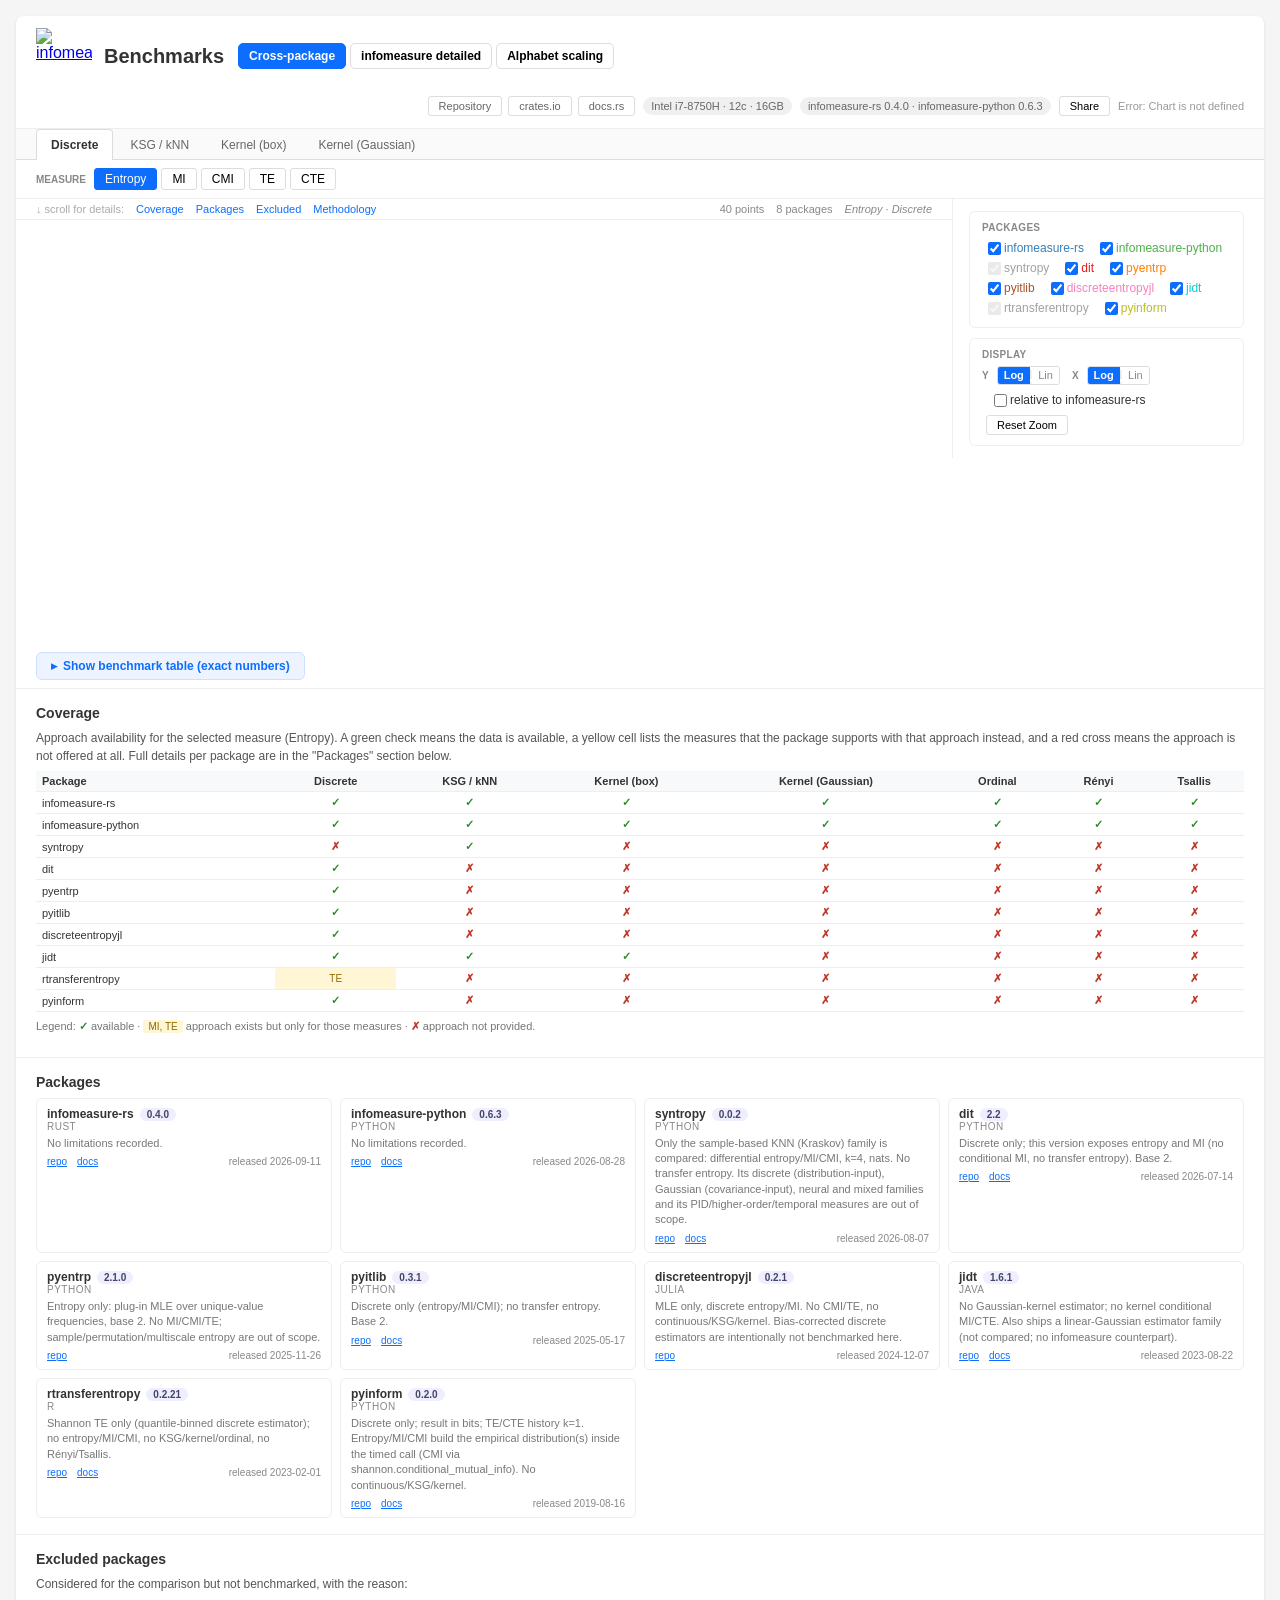
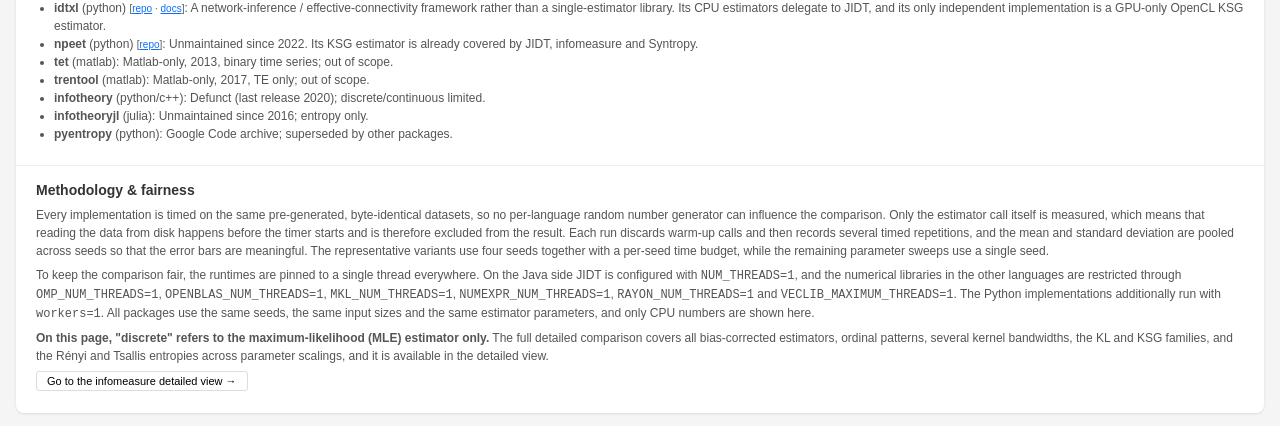
==== index.html @ 822dc3c6 "pages: wide-screen layout with a controls sidebar The chart spanned the full 1400px container, which" ====
<!DOCTYPE html>
<html lang="en">
<head>
<meta charset="UTF-8">
<meta name="viewport" content="width=device-width, initial-scale=1.0">
<title>Infomeasure Benchmarks</title>
<link rel="icon" href="https://raw.githubusercontent.com/cbueth/infomeasure/main/docs/_static/im_icon_transparent-200x200.png">
<link rel="stylesheet" href="./assets/style.css">
<script src="https://cdn.jsdelivr.net/npm/chart.js@4"></script>
<script src="https://cdn.jsdelivr.net/npm/chartjs-plugin-zoom@2"></script>
</head>
<body>
<div class="container">

  <div class="header">
    <div class="header-row">
      <a class="logo-link" href="https://codeberg.org/cbueth/infomeasure-rs" target="_blank" rel="noopener">
        <img class="logo" src="https://raw.githubusercontent.com/cbueth/infomeasure/main/docs/_static/im_icon_transparent-200x200.png" alt="infomeasure">
      </a>
      <h1>Benchmarks</h1>
      <span class="mode-switch">
        <button class="tbtn mode-btn" data-mode="cross">Cross-package</button>
        <button class="tbtn mode-btn" data-mode="detail">infomeasure detailed</button>
        <button class="tbtn mode-btn" data-mode="alpha">Alphabet scaling</button>
      </span>
      <span class="header-right">
        <span class="nav-links">
          <a href="https://codeberg.org/cbueth/infomeasure-rs" target="_blank" rel="noopener">Repository</a>
          <a href="https://crates.io/crates/infomeasure" target="_blank" rel="noopener">crates.io</a>
          <a href="https://docs.rs/infomeasure" target="_blank" rel="noopener">docs.rs</a>
        </span>
        <span class="hw-badge" id="hwBadge">&hellip;</span>
        <span class="hw-badge" id="verBadge">packages &hellip;</span>
        <button class="tbtn" id="shareBtn">Share</button>
        <span style="font-size:11px;color:#999" id="dataInfo"></span>
      </span>
    </div>
  </div>

  <!-- ================= Cross-package view ================= -->
  <div id="crossUI">
    <div class="view-tabs" id="c-appTabs"></div>
    <div class="measure-bar" id="c-measureBar"></div>
    <div class="chart-layout">
      <div class="chart-col">
        <div class="info-bar">
          <span class="section-nav">
            <span class="sn-arrow">&#8595; scroll for details:</span>
            <a href="#cov" data-scroll="cov">Coverage</a>
            <a href="#packages" data-scroll="packages">Packages</a>
            <a href="#excluded" data-scroll="excluded">Excluded</a>
            <a href="#methodology" data-scroll="methodology">Methodology</a>
          </span>
          <span class="info-stats">
            <span id="c-entryCount"></span><span id="c-lineCount"></span>
            <span id="c-subtitle" style="font-style:italic"></span>
          </span>
        </div>
        <div class="chart-wrap"><canvas id="c-chart"></canvas></div>
        <button class="table-toggle" id="c-tableToggle" aria-expanded="false"><span class="caret">&#9656;</span> Show benchmark table (exact numbers)</button>
        <div class="table-wrap" id="c-tableWrap" style="display:none">
          <table><thead><tr id="c-tableHead"></tr></thead><tbody id="c-tableBody"></tbody></table>
        </div>
      </div>
      <aside class="side-panel">
        <div class="side-block">
          <div class="side-title">Packages</div>
          <div class="pkg-list" id="c-pkgList"></div>
        </div>
        <div class="side-block">
          <div class="side-title">Display</div>
          <div class="ctrl-bar" id="c-ctrlBar"></div>
        </div>
      </aside>
    </div>

    <div class="section" id="cov">
      <h2>Coverage</h2>
      <p>Approach availability for the selected measure (<span id="covMeasure">-</span>).
        A green check means the data is available, a yellow cell lists the measures that the
        package supports with that approach instead, and a red cross means the approach is not
        offered at all. Full details per package are in the "Packages" section below.</p>
      <div id="coverageTable"></div>
    </div>

    <div class="section" id="packages">
      <h2>Packages</h2>
      <div class="pkg-overview" id="pkgOverview"></div>
    </div>

    <div class="section" id="excluded">
      <h2>Excluded packages</h2>
      <p>Considered for the comparison but not benchmarked, with the reason:</p>
      <ul id="excludedList"></ul>
    </div>

    <div class="section" id="methodology">
      <h2>Methodology &amp; fairness</h2>
      <p>Every implementation is timed on the same pre-generated, byte-identical datasets, so no
        per-language random number generator can influence the comparison. Only the estimator call
        itself is measured, which means that reading the data from disk happens before the timer
        starts and is therefore excluded from the result. Each run discards warm-up calls and then
        records several timed repetitions, and the mean and standard deviation are pooled across
        seeds so that the error bars are meaningful. The representative variants use four seeds
        together with a per-seed time budget, while the remaining parameter sweeps use a single seed.</p>
      <p>To keep the comparison fair, the runtimes are pinned to a single thread everywhere. On the
        Java side JIDT is configured with <code>NUM_THREADS=1</code>, and the numerical libraries in
        the other languages are restricted through <code>OMP_NUM_THREADS=1</code>,
        <code>OPENBLAS_NUM_THREADS=1</code>, <code>MKL_NUM_THREADS=1</code>,
        <code>NUMEXPR_NUM_THREADS=1</code>, <code>RAYON_NUM_THREADS=1</code> and
        <code>VECLIB_MAXIMUM_THREADS=1</code>. The Python implementations additionally run with
        <code>workers=1</code>. All packages use the same seeds, the same input sizes and the same
        estimator parameters, and only CPU numbers are shown here.</p>
      <p><strong>On this page, "discrete" refers to the maximum-likelihood (MLE) estimator only.</strong>
        The full detailed comparison covers all bias-corrected estimators, ordinal patterns, several
        kernel bandwidths, the KL and KSG families, and the Rényi and Tsallis entropies across
        parameter scalings, and it is available in the detailed view.</p>
      <p><button class="tbtn to-detail">Go to the infomeasure detailed view &#8594;</button></p>
    </div>
  </div>

  <!-- ================= Detailed infomeasure view ================= -->
  <div id="detailUI" style="display:none">
    <div class="view-tabs" id="d-viewTabs"></div>
    <div class="measure-bar" id="d-measureBar"></div>
    <div class="chart-layout">
      <div class="chart-col">
        <div class="info-bar">
          <span id="d-entryCount"></span><span id="d-lineCount"></span>
          <span id="d-subtitle" style="font-style:italic"></span>
        </div>
        <div class="chart-wrap"><canvas id="d-chart"></canvas></div>
        <div class="table-wrap">
          <table><thead><tr id="d-tableHead"></tr></thead><tbody id="d-tableBody"></tbody></table>
        </div>
      </div>
      <aside class="side-panel">
        <div class="side-block">
          <div class="side-title">Display</div>
          <div class="ctrl-bar" id="d-ctrlBar"></div>
        </div>
      </aside>
    </div>
    <div class="section">
      <p>These are the detailed infomeasure-native numbers (Rust vs Python) across every estimator
        family. Representative variants (discrete MLE, kernel bw=0.5, kNN k=4) use 4 seeds; the
        remaining parameter sweeps use one seed.</p>
      <p>Want to compare infomeasure against the other packages?
        <button class="tbtn to-cross">Go to the cross-package comparison &#8594;</button></p>
    </div>
  </div>

  <!-- ================= Alphabet scaling view ================= -->
  <div id="alphaUI" style="display:none">
    <div class="measure-bar" id="a-measureBar"></div>
    <div class="chart-layout">
      <div class="chart-col">
        <div class="info-bar">
          <span id="a-entryCount"></span><span id="a-lineCount"></span>
          <span id="a-subtitle" style="font-style:italic"></span>
        </div>
        <div class="chart-wrap"><canvas id="a-chart"></canvas></div>
      </div>
      <aside class="side-panel">
        <div class="side-block">
          <div class="side-title">Packages</div>
          <div class="pkg-list" id="a-pkgList"></div>
        </div>
        <div class="side-block">
          <div class="side-title">Alphabet &amp; scale</div>
          <div class="ctrl-bar" id="a-ctrlBar"></div>
        </div>
      </aside>
    </div>
    <div class="section">
      <p>Discrete MLE runtime vs sample size N at a fixed alphabet size (number of states,
        <span id="a-nNote">alphabet = …</span>). A line ends where that package stopped: its dense
        table hit the memory cap, or a size exceeded the time budget and larger N was skipped.
        infomeasure-rs counts into a dense table sized <code>states<sup>2</sup></code> for MI,
        <code>states<sup>3</sup></code> for CMI/TE and <code>states<sup>4</sup></code> for CTE; above
        about 10<sup>6</sup> cells (2<sup>20</sup>) it switches to a hash-map engine, and those points
        are marked <b>&#9650;</b>. There its cost grows with N rather than the alphabet, whereas JIDT
        stays dense (roughly flat in N, but growing with the alphabet).</p>
    </div>
  </div>
</div>

<script src="./assets/viewer.js"></script>
<script>
const {
  MEASURE_ORDER, MEASURE_LABELS,
  MAIN_APPROACHES, MAIN_APPROACH_LABELS,
  DETAIL_APPROACHES, DETAIL_APPROACH_LABELS,
  packageColor, makeColorMap, fmt, esc, loadCatalog,
  fragmentVersion, fragmentCollected,
  meanOf, stdOf, isRepresentative, mainApproach, detailApproach, limitsOf, samplesOf,
} = window.IMV;

if (typeof ChartZoom !== 'undefined') Chart.register(ChartZoom);

const errorBars = {
  id: 'errorBars',
  afterDatasetsDraw(c) {
    const { ctx } = c;
    c.data.datasets.forEach((ds, di) => {
      const meta = c.getDatasetMeta(di);
      if (meta.hidden) return;
      ctx.save(); ctx.strokeStyle = ds.borderColor; ctx.lineWidth = 1.5;
      meta.data.forEach((pt, i) => {
        const raw = ds.data[i]; if (!raw || !raw._err) return;
        // Follow the point's animated y (Chart animates points, not our overlay).
        const yZero = c.scales.y.getPixelForValue(raw.y);
        const yTop = pt.y + (c.scales.y.getPixelForValue(raw.y + raw._err) - yZero);
        const yBot = pt.y + (c.scales.y.getPixelForValue(raw.y - raw._err) - yZero);
        ctx.beginPath();
        ctx.moveTo(pt.x, pt.y); ctx.lineTo(pt.x, yTop);
        ctx.moveTo(pt.x, pt.y); ctx.lineTo(pt.x, yBot);
        ctx.moveTo(pt.x - 3, yTop); ctx.lineTo(pt.x + 3, yTop);
        ctx.moveTo(pt.x - 3, yBot); ctx.lineTo(pt.x + 3, yBot);
        ctx.stroke();
      });
      ctx.restore();
    });
  },
};

let CAT = null, REP = {}, PCOL = {}, MODE = 'cross', RESTORE = {};
let crossChart = null, detailChart = null, alphaChart = null;
const ALPHA = { measure: 'cmi', states: null, langs: {}, logY: true, logX: true };

// ======================= shared load =======================
async function boot() {
  CAT = await loadCatalog();
  REP = {};
  for (const [id, frag] of Object.entries(CAT.data)) {
    REP[id] = (frag.benchmarks || []).filter((e) => isRepresentative(e) && mainApproach(e));
  }
  buildDetailEntries();

  PCOL = makeColorMap(CAT.packages.map((p) => p.id));
  DETAIL.apps = {};
  detailViews().filter((v) => v !== 'overview').forEach((a) => { DETAIL.apps[a] = true; });
  // Apply URL-hash selections (detail languages/approaches).
  if (RESTORE.detailLangs) { DETAIL.langs.rust = RESTORE.detailLangs.includes('rust'); DETAIL.langs.python = RESTORE.detailLangs.includes('python'); }
  if (RESTORE.detailApps) Object.keys(DETAIL.apps).forEach((a) => { DETAIL.apps[a] = RESTORE.detailApps.includes(a); });
  document.querySelectorAll('[data-scroll]').forEach((a) => {
    a.onclick = (e) => { e.preventDefault(); const t = document.getElementById(a.dataset.scroll); if (t) t.scrollIntoView({ behavior: 'smooth' }); };
  });
  document.querySelectorAll('.to-cross').forEach((b) => { b.onclick = () => setMode('cross'); });

  // Fixed CI runner specification (no dynamic hardware detection on the page).
  const hwBadge = document.getElementById('hwBadge');
  hwBadge.textContent = 'Intel i7-8750H · 12c · 16GB';
  hwBadge.title = 'Benchmarked on the CI runner (cb-nix-laptop, x86_64)';
  const imrs = CAT.data['infomeasure-rs'], impy = CAT.data['infomeasure-python'];
  document.getElementById('verBadge').textContent =
    `infomeasure-rs ${imrs ? fragmentVersion(imrs) : '?'} · infomeasure-python ${impy ? fragmentVersion(impy) : '?'}`;
  document.getElementById('dataInfo').textContent = '';

  const tt = document.getElementById('c-tableToggle');
  tt.onclick = () => {
    const w = document.getElementById('c-tableWrap');
    const open = w.style.display !== 'none';
    w.style.display = open ? 'none' : '';
    tt.setAttribute('aria-expanded', String(!open));
    tt.innerHTML = `<span class="caret">&#9656;</span> ${open ? 'Show' : 'Hide'} benchmark table (exact numbers)`;
  };

  // Header version badges only; the cross view has its own control bars.
  buildCrossUI();
  buildDetailUI();
  buildAlphaUI();
  const modeParam = new URLSearchParams(location.hash.slice(1)).get('mode');
  setMode(['detail', 'alpha'].includes(modeParam) ? modeParam : 'cross', true);
}

function setMode(m, skipHash) {
  MODE = m;
  document.getElementById('crossUI').style.display = m === 'cross' ? '' : 'none';
  document.getElementById('detailUI').style.display = m === 'detail' ? '' : 'none';
  document.getElementById('alphaUI').style.display = m === 'alpha' ? '' : 'none';
  document.querySelectorAll('.mode-btn').forEach((b) => b.classList.toggle('active', b.dataset.mode === m));
  if (m === 'cross') {
    if (detailChart) { detailChart.destroy(); detailChart = null; }
    if (alphaChart) { alphaChart.destroy(); alphaChart = null; }
    renderCross();
  } else if (m === 'detail') {
    if (crossChart) { crossChart.destroy(); crossChart = null; }
    if (alphaChart) { alphaChart.destroy(); alphaChart = null; }
    renderDetail();
  } else {
    if (crossChart) { crossChart.destroy(); crossChart = null; }
    if (detailChart) { detailChart.destroy(); detailChart = null; }
    renderAlpha();
  }
  if (!skipHash) history.replaceState(null, '', '#' + hashOf());
}

document.querySelectorAll('.mode-btn').forEach((b) => { b.onclick = () => setMode(b.dataset.mode); });
document.querySelectorAll('.to-detail').forEach((a) => { a.onclick = (e) => { e.preventDefault(); setMode('detail'); }; });

// ==================================================================
// ======================= CROSS-PACKAGE ============================
// ==================================================================
const CROSS = { measure: 'entropy', approach: 'discrete', langs: {}, logY: true, logX: true, relative: false };

function measuresAvailable() {
  const s = new Set(); Object.values(REP).forEach((b) => b.forEach((e) => s.add(e.measure)));
  return [...s].sort((a, b) => MEASURE_ORDER.indexOf(a) - MEASURE_ORDER.indexOf(b));
}
function crossEntries(measure, approach) {
  const map = {};
  for (const [id, b] of Object.entries(REP)) {
    const list = b.filter((e) => e.measure === measure && mainApproach(e) === approach);
    if (list.length) map[id] = list;
  }
  return map;
}
function buildCrossUI() {
  CAT.packages.forEach((p) => { CROSS.langs[p.id] = true; });
  if (RESTORE.crossOff) RESTORE.crossOff.forEach((id) => { if (id in CROSS.langs) CROSS.langs[id] = false; });
  const ms = measuresAvailable(); if (!ms.includes(CROSS.measure)) CROSS.measure = ms[0] || 'entropy';
  // Approach tabs.
  const cells = new Set(); Object.values(REP).forEach((b) => b.forEach((e) => cells.add(`${e.measure}|${mainApproach(e)}`)));
  const apps = MAIN_APPROACHES.filter((a) => [...cells].some((k) => k.endsWith('|' + a)));
  const vt = document.getElementById('c-appTabs');
  vt.innerHTML = apps.map((a) => `<button class="view-tab${a === CROSS.approach ? ' active' : ''}" data-app="${a}">${MAIN_APPROACH_LABELS[a]}</button>`).join('');
  vt.onclick = (e) => { const b = e.target.closest('.view-tab'); if (!b) return; CROSS.approach = b.dataset.app; buildCrossUI(); renderCross(); };
  buildCrossMeasureBar(); buildCrossPkgList(); buildCrossCtrlBar(); buildStaticSections();
}
function buildCrossMeasureBar() {
  const mb = document.getElementById('c-measureBar');
  mb.innerHTML = `<span class="ml">Measure</span>` +
    measuresAvailable().map((m) => `<button class="mtab${m === CROSS.measure ? ' active' : ''}" data-measure="${m}">${MEASURE_LABELS[m] || m}</button>`).join('');
  mb.onclick = (e) => { const b = e.target.closest('.mtab'); if (!b) return; CROSS.measure = b.dataset.measure; buildCrossMeasureBar(); buildCrossPkgList(); renderCross(); };
}
function buildCrossPkgList() {
  const el = document.getElementById('c-pkgList');
  el.innerHTML = CAT.packages.map((p) => {
    const has = REP[p.id] && REP[p.id].some((e) => e.measure === CROSS.measure && mainApproach(e) === CROSS.approach);
    const lim = limitsOf(p, CAT.data[p.id]);
    const style = has ? `color:${PCOL[p.id] || '#333'}` : 'opacity:.45';
    return `<label class="chk" title="${esc(lim || '')}" style="${style}"><input type="checkbox" data-pkg="${p.id}"${CROSS.langs[p.id] ? ' checked' : ''}${has ? '' : ' disabled'}> ${esc(p.id)}</label>`;
  }).join('');
  el.onchange = (e) => { if (e.target.matches('[data-pkg]')) { CROSS.langs[e.target.dataset.pkg] = e.target.checked; renderCross(); } };
}
function buildCrossCtrlBar() {
  const cb = document.getElementById('c-ctrlBar');
  cb.innerHTML =
    `<span class="cl">Y</span><button class="scbtn" id="c-scaleYBtn"><span class="sopt${CROSS.logY ? ' on' : ''}">Log</span><span class="sdiv">|</span><span class="sopt${CROSS.logY ? '' : ' on'}">Lin</span></button>` +
    `<span class="cl" style="margin-left:6px">X</span><button class="scbtn" id="c-scaleXBtn"><span class="sopt${CROSS.logX ? ' on' : ''}">Log</span><span class="sdiv">|</span><span class="sopt${CROSS.logX ? '' : ' on'}">Lin</span></button>` +
    `<label class="chk" style="margin-left:6px"><input type="checkbox" id="c-relChk"${CROSS.relative ? ' checked' : ''}> relative to infomeasure-rs</label>` +
    `<button class="tbtn" id="c-resetZoom" style="margin-left:4px">Reset Zoom</button>`;
  cb.onclick = (e) => {
    if (e.target.closest('#c-scaleYBtn')) { CROSS.logY = !CROSS.logY; buildCrossCtrlBar(); renderCross(); }
    else if (e.target.closest('#c-scaleXBtn')) { CROSS.logX = !CROSS.logX; buildCrossCtrlBar(); renderCross(); }
    else if (e.target.closest('#c-resetZoom')) { crossChart && crossChart.resetZoom && crossChart.resetZoom(); }
  };
  cb.onchange = (e) => { if (e.target.id === 'c-relChk') { CROSS.relative = e.target.checked; renderCross(); } };
}
function pkgSort(a, b) {
  const rank = (id) => (id === 'infomeasure-rs' ? 0 : id === 'infomeasure-python' ? 1 : 2);
  const ra = rank(a.id), rb = rank(b.id);
  if (ra !== rb) return ra - rb;
  return (b.released || '').localeCompare(a.released || '');
}
function buildStaticSections() {
  const ordered = [...CAT.packages].sort(pkgSort);
  document.getElementById('pkgOverview').innerHTML = ordered.map((p) => {
    const frag = CAT.data[p.id]; const cls = frag ? 'pill' : 'pill off';
    const version = frag ? fragmentVersion(frag) : (p.version || '?');
    const collected = frag ? fragmentCollected(frag) : null;
    const meta = [];
    if (p.repo) meta.push(`<a href="${esc(p.repo)}" target="_blank" rel="noopener">repo</a>`);
    if (p.docs) meta.push(`<a href="${esc(p.docs)}" target="_blank" rel="noopener">docs</a>`);
    const date = p.released ? 'released ' + p.released : (collected ? 'collected ' + collected : (frag ? '' : 'not collected'));
    meta.push(`<span class="released">${esc(date)}</span>`);
    return `<div class="pkg-card"><div class="name">${esc(p.id)}<span class="${cls}">${esc(version)}</span></div>` +
      `<div class="lang">${esc(p.language)}</div>` +
      `<div class="lim">${esc(limitsOf(p, frag) || 'No limitations recorded.')}</div>` +
      `<div class="links">${meta.join('')}</div></div>`;
  }).join('');
  document.getElementById('excludedList').innerHTML = CAT.excluded.map((x) => {
    const l = [];
    if (x.repo) l.push(`<a href="${esc(x.repo)}" target="_blank" rel="noopener">repo</a>`);
    if (x.docs) l.push(`<a href="${esc(x.docs)}" target="_blank" rel="noopener">docs</a>`);
    const links = l.length ? ` <span style="font-size:10px">[${l.join(' · ')}]</span>` : '';
    return `<li><strong>${esc(x.id)}</strong> (${esc(x.language || '')})${links}: ${esc(x.reason)}</li>`;
  }).join('');
}
const SHORT_MEASURE = { entropy: 'H', mi: 'MI', cmi: 'CMI', te: 'TE', cte: 'CTE' };
const COVERAGE_APPROACHES = ['discrete', 'ksg', 'kernel_box', 'kernel_gaussian', 'ordinal', 'renyi', 'tsallis'];
const COVERAGE_LABELS = { discrete: 'Discrete', ksg: 'KSG / kNN', kernel_box: 'Kernel (box)', kernel_gaussian: 'Kernel (Gaussian)', ordinal: 'Ordinal', renyi: 'R\u00e9nyi', tsallis: 'Tsallis' };
function covApproach(e) {
  const a = e.approach;
  if (a === 'kernel') {
    const kt = e.params.kernel_type;
    return kt === 'box' ? 'kernel_box' : (kt === 'gaussian' ? 'kernel_gaussian' : null);
  }
  return COVERAGE_APPROACHES.includes(a) ? a : null;
}
function buildCoverage() {
  document.getElementById('covMeasure').textContent = MEASURE_LABELS[CROSS.measure] || CROSS.measure;
  const rows = CAT.packages.map((p) => {
    const all = (((CAT.data[p.id] || {}).benchmarks) || []).filter(covApproach);
    const frag = CAT.data[p.id];
    const tds = COVERAGE_APPROACHES.map((a) => {
      const has = all.some((e) => e.measure === CROSS.measure && covApproach(e) === a);
      if (has) return `<td class="cov-yes">&#10003;</td>`;
      const others = [...new Set(all.filter((e) => covApproach(e) === a).map((e) => e.measure))]
        .sort((x, y) => MEASURE_ORDER.indexOf(x) - MEASURE_ORDER.indexOf(y));
      if (others.length) {
        const acr = others.map((m) => SHORT_MEASURE[m] || m.toUpperCase()).join(', ');
        return `<td class="cov-partial" title="This approach exists, but only for: ${esc(acr)}">${esc(acr)}</td>`;
      }
      return `<td class="cov-no" title="${esc(limitsOf(p, frag) || 'Not supported')}">&#10007;</td>`;
    }).join('');
    return `<tr><td>${esc(p.id)}</td>${tds}</tr>`;
  }).join('');
  document.getElementById('coverageTable').innerHTML =
    `<table><thead><tr><th>Package</th>${COVERAGE_APPROACHES.map((a) => `<th style="text-align:center">${COVERAGE_LABELS[a]}</th>`).join('')}</tr></thead><tbody>${rows}</tbody></table>` +
    `<p style="margin-top:6px;font-size:11px;color:#777">Legend: <span class="cov-yes">&#10003;</span> available &middot; ` +
    `<span class="cov-partial">MI, TE</span> approach exists but only for those measures &middot; ` +
    `<span class="cov-no">&#10007;</span> approach not provided.</p>`;
}
function renderCross() {
  buildCoverage();
  const byPkg = crossEntries(CROSS.measure, CROSS.approach);
  const ids = Object.keys(byPkg).filter((id) => CROSS.langs[id]);
  const rs = byPkg['infomeasure-rs']; const rsByX = {}; if (rs) rs.forEach((e) => { rsByX[e.params.n] = meanOf(e); });
  const groups = ids.map((id) => {
    const pts = byPkg[id].map((e) => {
      const x = e.params.n; let y = meanOf(e); let err = stdOf(e);
      if (CROSS.relative) { const base = rsByX[x]; if (base == null || !base) return null; y = y / base; err = err != null ? err / base : null; }
      return { x, y, _err: err, e };
    }).filter(Boolean).sort((a, b) => a.x - b.x);
    return { id, pts };
  }).filter((g) => g.pts.length);
  document.getElementById('c-entryCount').textContent = `${groups.reduce((s, g) => s + g.pts.length, 0)} points`;
  document.getElementById('c-lineCount').textContent = `${groups.length} packages`;
  document.getElementById('c-subtitle').textContent = `${MEASURE_LABELS[CROSS.measure] || CROSS.measure} · ${MAIN_APPROACH_LABELS[CROSS.approach]}` + (CROSS.relative ? ' · relative to infomeasure-rs' : '');
  if (crossChart) crossChart.destroy();
  if (!groups.length) { crossChart = emptyChart('c-chart'); fillCrossTable([]); syncHash(); return; }
  const dm = window.matchMedia('(prefers-color-scheme: dark)').matches;
  const gridCol = dm ? 'rgba(255,255,255,0.15)' : 'rgba(0,0,0,0.1)'; const tickCol = dm ? '#aaa' : '#666';
  const ds = groups.map((g) => ({ label: g.id, data: g.pts.map((p) => ({ x: p.x, y: p.y, _err: p._err })),
    borderColor: PCOL[g.id] || packageColor(g.id), backgroundColor: (PCOL[g.id] || packageColor(g.id)) + '22',
    pointRadius: 4, pointHoverRadius: 6, borderWidth: 2, tension: 0.15, fill: false, showLine: true }));
  crossChart = new Chart(document.getElementById('c-chart').getContext('2d'), {
    type: 'line', data: { datasets: ds }, plugins: [errorBars],
    options: chartOptions('c-chart', { logY: CROSS.logY, logX: CROSS.logX, yTitle: CROSS.relative ? 'time / infomeasure-rs' : 'Time (s)', relative: CROSS.relative, dm, gridCol, tickCol }),
  });
  fillCrossTable(groups);
  syncHash();
}
function cmpVal(a, b, c) {
  if (c.num) {
    const ax = a[c.key], bx = b[c.key];
    const an = ax == null || ax === '' ? null : Number(ax);
    const bn = bx == null || bx === '' ? null : Number(bx);
    if (an != null && bn != null && !Number.isNaN(an) && !Number.isNaN(bn)) return an - bn;
    if (an == null && bn == null) return 0;
    if (an == null || Number.isNaN(an)) return 1;
    if (bn == null || Number.isNaN(bn)) return -1;
  }
  const as = String(a[c.key] ?? ''), bs = String(b[c.key] ?? '');
  return as < bs ? -1 : as > bs ? 1 : 0;
}
function mountSortableTable(head, body, rows, cols, rowHtml) {
  let col = -1, dir = 1;
  const draw = () => {
    head.innerHTML = cols.map((c, i) => {
      const active = i === col;
      const arrow = active ? (dir > 0 ? ' ▲' : ' ▼') : '';
      return `<th class="${c.num ? 'num ' : ''}sortable${active ? ' sorted' : ''}" data-col="${i}">${esc(c.label)}${arrow}</th>`;
    }).join('');
    body.innerHTML = rows.map(rowHtml).join('');
    head.querySelectorAll('th').forEach((th) => {
      th.onclick = () => {
        const i = Number(th.dataset.col);
        if (i === col) dir = -dir; else { col = i; dir = 1; }
        rows.sort((a, b) => cmpVal(a, b, cols[i]) * dir);
        draw();
      };
    });
  };
  draw();
}
function fillCrossTable(groups) {
  const head = document.getElementById('c-tableHead'), body = document.getElementById('c-tableBody');
  const rows = [];
  for (const g of groups) for (const p of g.pts) {
    const e = p.e, st = e.statistics || {};
    rows.push({ pkg: g.id, lang: e.language, ver: fragmentVersion(CAT.data[g.id]), x: p.x, mean: p.y,
      std: CROSS.relative ? p._err : stdOf(e), ci: st.ci_lower != null ? `${fmt(st.ci_lower)} – ${fmt(st.ci_upper)}` : '-', samples: samplesOf(e) });
  }
  const cols = [
    { label: 'Package', key: 'pkg' }, { label: 'Language', key: 'lang' }, { label: 'Version', key: 'ver' },
    { label: 'n', key: 'x', num: true },
    { label: CROSS.relative ? 'Ratio' : 'Mean', key: 'mean', num: true },
    { label: CROSS.relative ? '±ratio' : 'Std Dev', key: 'std', num: true },
    { label: '95% CI', key: 'ci', num: true }, { label: 'Iters', key: 'samples', num: true },
  ];
  mountSortableTable(head, body, rows, cols, (r) =>
    `<tr><td>${esc(r.pkg)}</td><td>${esc(r.lang)}</td><td>${esc(r.ver)}</td><td class="num">${r.x}</td>` +
    `<td class="num">${CROSS.relative ? r.mean.toFixed(3) + '×' : fmt(r.mean)}</td>` +
    `<td class="num">${r.std == null ? '-' : (CROSS.relative ? r.std.toFixed(3) : fmt(r.std))}</td>` +
    `<td class="num">${esc(r.ci)}</td><td class="num">${r.samples ?? '-'}</td></tr>`);
}

// ==================================================================
// ======================= ALPHABET SCALING =========================
// ==================================================================
function alphaAvailableMeasures() {
  const s = new Set();
  Object.values(CAT.alphabet || {}).forEach((frag) =>
    (frag.benchmarks || []).forEach((e) => s.add(e.measure)));
  return [...s].sort((a, b) => MEASURE_ORDER.indexOf(a) - MEASURE_ORDER.indexOf(b));
}
// Distinct alphabet sizes present for a measure.
function alphaStates(measure) {
  const s = new Set();
  Object.values(CAT.alphabet || {}).forEach((frag) =>
    (frag.benchmarks || []).forEach((e) => { if (e.measure === measure && e.params.states != null) s.add(e.params.states); }));
  return [...s].sort((a, b) => a - b);
}
// infomeasure-rs computes the discrete CMI/TE/CTE via the dense direct table
// only up to this many joint cells; above it the generic sparse (hash-map)
// engine runs (mirrors DENSE_CMI_CAP in dense_cmi.rs). The joint table is
// base^d; marking those points keeps the comparison honest.
const ALPHA_DENSE_CAP = 1 << 20;
const ALPHA_STATE_DIM = { entropy: 1, mi: 2, cmi: 3, te: 3, cte: 4 };
function alphaUsesSparse(e) {
  const d = ALPHA_STATE_DIM[e.measure];
  const s = e.params.states;
  return e.package === 'infomeasure-rs' && d && s && Math.pow(s, d) > ALPHA_DENSE_CAP;
}
function buildAlphaUI() {
  CAT.packages.forEach((p) => { ALPHA.langs[p.id] = true; });
  if (RESTORE.alphaOff) RESTORE.alphaOff.forEach((id) => { if (id in ALPHA.langs) ALPHA.langs[id] = false; });
  const ms = alphaAvailableMeasures();
  if (!ms.length) return;
  if (!ms.includes(ALPHA.measure)) ALPHA.measure = ms[0];
  const states = alphaStates(ALPHA.measure);
  if (ALPHA.states == null || !states.includes(ALPHA.states)) ALPHA.states = states[states.length - 1] ?? null;
  const mb = document.getElementById('a-measureBar');
  mb.innerHTML = `<span class="ml">Measure</span>` +
    ms.map((m) => `<button class="mtab${m === ALPHA.measure ? ' active' : ''}" data-measure="${m}">${MEASURE_LABELS[m] || m}</button>`).join('');
  mb.onclick = (e) => {
    const b = e.target.closest('.mtab'); if (!b || !b.dataset.measure) return;
    ALPHA.measure = b.dataset.measure;
    buildAlphaUI(); renderAlpha();
  };
  buildAlphaPkgList();
  const cb = document.getElementById('a-ctrlBar');
  cb.innerHTML =
    `<span class="cl">Y</span><button class="scbtn" id="a-scaleYBtn"><span class="sopt${ALPHA.logY ? ' on' : ''}">Log</span><span class="sdiv">|</span><span class="sopt${ALPHA.logY ? '' : ' on'}">Lin</span></button>` +
    `<span class="cl" style="margin-left:6px">X</span><button class="scbtn" id="a-scaleXBtn"><span class="sopt${ALPHA.logX ? ' on' : ''}">Log</span><span class="sdiv">|</span><span class="sopt${ALPHA.logX ? '' : ' on'}">Lin</span></button>` +
    `<button class="tbtn" id="a-resetZoom" style="margin-left:4px">Reset Zoom</button>` +
    `<span class="ms"></span><span class="ml">Alphabet</span>` +
    states.map((s) => `<button class="mtab${s === ALPHA.states ? ' active' : ''}" data-states="${s}">${s}</button>`).join('');
  cb.onclick = (e) => {
    const b = e.target.closest('.mtab');
    if (b && b.dataset.states) { ALPHA.states = Number(b.dataset.states); buildAlphaUI(); renderAlpha(); return; }
    if (e.target.closest('#a-scaleYBtn')) { ALPHA.logY = !ALPHA.logY; buildAlphaUI(); renderAlpha(); }
    else if (e.target.closest('#a-scaleXBtn')) { ALPHA.logX = !ALPHA.logX; buildAlphaUI(); renderAlpha(); }
    else if (e.target.closest('#a-resetZoom')) { alphaChart && alphaChart.resetZoom && alphaChart.resetZoom(); }
  };
}
function buildAlphaPkgList() {
  const el = document.getElementById('a-pkgList');
  el.innerHTML = CAT.packages.map((p) => {
    const has = ((CAT.alphabet[p.id] || {}).benchmarks || []).some((e) => e.measure === ALPHA.measure && e.params.states === ALPHA.states);
    const style = has ? `color:${PCOL[p.id] || '#333'}` : 'opacity:.45';
    return `<label class="chk" style="${style}" title="${esc(p.limitations || '')}"><input type="checkbox" data-pkg="${p.id}"${ALPHA.langs[p.id] ? ' checked' : ''}${has ? '' : ' disabled'}> ${esc(p.id)}</label>`;
  }).join('');
  el.onchange = (e) => { if (e.target.matches('[data-pkg]')) { ALPHA.langs[e.target.dataset.pkg] = e.target.checked; renderAlpha(); } };
}
function renderAlpha() {
  const measure = ALPHA.measure, states = ALPHA.states;
  const byPkg = {};
  for (const [id, frag] of Object.entries(CAT.alphabet || {})) {
    const list = (frag.benchmarks || []).filter((e) => e.measure === measure && e.params.states === states && e.params.n != null);
    if (list.length) byPkg[id] = list;
  }
  const ids = Object.keys(byPkg).filter((id) => ALPHA.langs[id]);
  const groups = ids.map((id) => ({
    id,
    pts: byPkg[id].map((e) => ({ x: e.params.n, y: meanOf(e), _err: stdOf(e), sparse: alphaUsesSparse(e), e }))
      .sort((a, b) => a.x - b.x),
  })).filter((g) => g.pts.length);
  const sparse = groups.some((g) => g.pts.some((p) => p.sparse));
  document.getElementById('a-entryCount').textContent = `${groups.reduce((s, g) => s + g.pts.length, 0)} points`;
  document.getElementById('a-lineCount').textContent = `${groups.length} packages`;
  document.getElementById('a-subtitle').textContent =
    `${MEASURE_LABELS[measure] || measure} · discrete MLE · alphabet ${states}` + (sparse ? ' · \u25B2 = sparse engine' : '');
  const note = document.getElementById('a-nNote'); if (note) note.textContent = `alphabet = ${states}`;
  if (alphaChart) alphaChart.destroy();
  if (!groups.length) { alphaChart = emptyChart('a-chart'); syncHash(); return; }
  const dm = window.matchMedia('(prefers-color-scheme: dark)').matches;
  const gridCol = dm ? 'rgba(255,255,255,0.15)' : 'rgba(0,0,0,0.1)'; const tickCol = dm ? '#aaa' : '#666';
  const ds = groups.map((g) => ({
    label: g.id, data: g.pts.map((p) => ({ x: p.x, y: p.y, _err: p._err })),
    borderColor: PCOL[g.id] || packageColor(g.id), backgroundColor: (PCOL[g.id] || packageColor(g.id)) + '22',
    pointStyle: g.pts.map((p) => (p.sparse ? 'triangle' : 'circle')),
    pointRadius: g.pts.map((p) => (p.sparse ? 8 : 5)),
    pointHoverRadius: g.pts.map((p) => (p.sparse ? 10 : 7)),
    borderWidth: 2, tension: 0.15, fill: false, showLine: true,
  }));
  alphaChart = new Chart(document.getElementById('a-chart').getContext('2d'), {
    type: 'line', data: { datasets: ds }, plugins: [errorBars],
    options: chartOptions('a-chart', { logY: ALPHA.logY, logX: ALPHA.logX, xTitle: 'n', yTitle: 'Time (s)', dm, gridCol, tickCol }),
  });
  syncHash();
}

// ==================================================================
// ======================= DETAILED INFOMEASURE =====================
// ==================================================================
const DETAIL = { entries: [], view: 'overview', measure: 'entropy', x: 'n', logY: true, logX: true, langs: { rust: true, python: true }, fltrs: {} };
const DAPP_COLORS = { discrete: '#377eb8', kernel: '#4daf4a', kl: '#984ea3', ordinal: '#a65628', renyi: '#e41a1c', tsallis: '#ff7f00' };
const DLANG_COLORS = {
  rust: { discrete: '#377eb8', kernel: '#4daf4a', kl: '#984ea3', ordinal: '#a65628', renyi: '#e41a1c', tsallis: '#ff7f00' },
  python: { discrete: '#ff7f00', kernel: '#e41a1c', kl: '#f781bf', ordinal: '#d4a017', renyi: '#a65628', tsallis: '#377eb8' },
};
const DISCRETE_COLORS = { mle: '#1f78b4', miller_madow: '#e31a1c', grassberger: '#33a02c', nsb: '#ff7f00', ansb: '#6a3d9a', chao_shen: '#b15928', chao_wang_jost: '#fb9a99', shrink: '#a6cee3', bayes: '#b2df8a', bonachela: '#fdbf6f', zhang: '#cab2d6' };
const KL_COLORS = { KSG: '#984ea3', KL: '#c77dd6', 'KL-cheb': '#6a3d9a', 'KL-k': '#b15928' };
// Overview stays uncluttered: one estimator per family; Rényi/Tsallis and the
// extra KL variants live in their own tabs.
const OVERVIEW_APPROACHES = ['discrete', 'kernel', 'kl', 'ordinal'];
const DAPP_CFG = {
  overview: { xDflt: 'n', fltr: [], hide: ['k', 'bandwidth', 'order', 'delay', 'dims', 'method', 'alpha', 'q', 'kernel_type'] },
  discrete: { xDflt: 'n', fltr: ['method'], hide: ['k', 'bandwidth', 'order', 'delay', 'kernel_type', 'dims'] },
  kernel: { xDflt: 'n', fltr: ['bandwidth', 'kernel_type'], hide: ['k', 'order', 'delay', 'method', 'dims'] },
  kl: { xDflt: 'n', fltr: ['k'], hide: ['bandwidth', 'order', 'delay', 'kernel_type', 'method', 'dims'] },
  ordinal: { xDflt: 'n', fltr: ['order'], hide: ['bandwidth', 'k', 'delay', 'kernel_type', 'method', 'dims'] },
  renyi: { xDflt: 'n', fltr: ['k', 'alpha'], hide: ['bandwidth', 'order', 'delay', 'dims', 'kernel_type', 'method'] },
  tsallis: { xDflt: 'n', fltr: ['k', 'q'], hide: ['bandwidth', 'order', 'delay', 'dims', 'kernel_type', 'method'] },
};

function subApproach(e) {
  switch (e.approach) {
    // For entropy, the kNN estimator *is* the Kozachenko–Leonenko one (no
    // separate KSG), so label it KL rather than KSG.
    case 'ksg': return e.measure === 'entropy' ? 'KL' : 'KSG';
    case 'kl': return 'KL';
    case 'kl_cheb': return 'KL-cheb';
    case 'kl_k': return 'KL-k';
    default: return '';
  }
}
function buildDetailEntries() {
  DETAIL.entries = [];
  for (const id of ['infomeasure-rs', 'infomeasure-python']) {
    const frag = CAT.data[id]; if (!frag) continue;
    for (const e of frag.benchmarks || []) {
      // NSB is only valid on undersampled data and returns no value here
      // (both implementations); exclude it from the detailed view.
      if (e.params && e.params.method === 'nsb') continue;
      DETAIL.entries.push({ ...e, package: id, language: e.language, dapp: detailApproach(e), sub: subApproach(e) });
    }
  }
}
function detailViews() {
  const present = new Set(DETAIL.entries.map((e) => e.dapp));
  return ['overview', ...DETAIL_APPROACHES.filter((a) => present.has(a))];
}
function buildDetailUI() {
  const views = detailViews();
  if (!views.includes(DETAIL.view)) DETAIL.view = 'overview';
  const vt = document.getElementById('d-viewTabs');
  vt.innerHTML = views.map((v) => `<button class="view-tab${v === DETAIL.view ? ' active' : ''}" data-view="${v}">${v === 'overview' ? 'Overview' : (DETAIL_APPROACH_LABELS[v] || v)}</button>`).join('');
  vt.onclick = (e) => { const b = e.target.closest('.view-tab'); if (!b) return; DETAIL.view = b.dataset.view; buildDetailUI(); renderDetail(); };
  buildDetailMeasureBar(); buildDetailCtrlBar();
}
function buildDetailMeasureBar() {
  const view = DETAIL.view;
  const present = detailViews().filter((v) => v !== 'overview');
  const overviewPresent = present.filter((a) => OVERVIEW_APPROACHES.includes(a));
  const apps = view === 'overview' ? overviewPresent.filter((a) => DETAIL.apps[a]) : [view];
  const measures = [...new Set(DETAIL.entries.filter((e) => apps.includes(e.dapp)).map((e) => e.measure))]
    .sort((a, b) => MEASURE_ORDER.indexOf(a) - MEASURE_ORDER.indexOf(b));
  if (!measures.includes(DETAIL.measure)) DETAIL.measure = measures[0] || 'entropy';
  const mb = document.getElementById('d-measureBar');
  const approachCtl = view === 'overview'
    ? `<span class="ms"></span><span class="ml">Approaches</span>` +
      overviewPresent.map((a) => `<label class="app-chk" style="color:${DAPP_COLORS[a]}"><input type="checkbox" data-dapp="${a}"${DETAIL.apps[a] ? ' checked' : ''}> ${DETAIL_APPROACH_LABELS[a]}</label>`).join('')
    : `<span class="ms"></span><span class="ml">Approach</span><span class="app-tag" style="color:${DAPP_COLORS[view]}">${DETAIL_APPROACH_LABELS[view]}</span>`;
  mb.innerHTML = `<span class="ml">Measure</span>` +
    measures.map((m) => `<button class="mtab${m === DETAIL.measure ? ' active' : ''}" data-measure="${m}">${MEASURE_LABELS[m] || m}</button>`).join('') +
    `<span class="ms"></span>` +
    ['rust', 'python'].map((l) => `<label class="chk"><input type="checkbox" data-dlang="${l}"${DETAIL.langs[l] ? ' checked' : ''}> ${l.charAt(0).toUpperCase() + l.slice(1)}</label>`).join('') +
    approachCtl;
  mb.onclick = (e) => { const b = e.target.closest('.mtab'); if (!b) return; DETAIL.measure = b.dataset.measure; buildDetailMeasureBar(); renderDetail(); };
  mb.onchange = (e) => {
    if (e.target.matches('[data-dlang]')) { DETAIL.langs[e.target.dataset.dlang] = e.target.checked; renderDetail(); }
    else if (e.target.matches('[data-dapp]')) { DETAIL.apps[e.target.dataset.dapp] = e.target.checked; buildDetailMeasureBar(); renderDetail(); }
  };
}
function buildDetailCtrlBar() {
  const view = DETAIL.view, cfg = DAPP_CFG[view] || DAPP_CFG.overview;
  const apps = view === 'overview' ? detailViews().filter((v) => v !== 'overview') : [view];
  const cb = document.getElementById('d-ctrlBar');
  const xOpts = ['n', 'bandwidth', 'k', 'order', 'delay', 'dims', 'alpha', 'q'].filter((k) => !cfg.hide.includes(k) && DETAIL.entries.some((e) => apps.includes(e.dapp) && e.params[k] != null));
  if (!xOpts.includes(DETAIL.x)) DETAIL.x = xOpts.includes(cfg.xDflt) ? cfg.xDflt : (xOpts[0] || 'n');
  let html = `<span class="cl">X</span><select id="d-xSel">` + xOpts.map((k) => `<option value="${k}"${k === DETAIL.x ? ' selected' : ''}>${k === 'n' ? 'size' : k}</option>`).join('') + `</select>`;
  html += `<span class="cl" style="margin-left:6px">Y</span><button class="scbtn" id="d-scaleYBtn"><span class="sopt${DETAIL.logY ? ' on' : ''}">Log</span><span class="sdiv">|</span><span class="sopt${DETAIL.logY ? '' : ' on'}">Lin</span></button>`;
  html += `<span class="cl" style="margin-left:6px">X</span><button class="scbtn" id="d-scaleXBtn"><span class="sopt${DETAIL.logX ? ' on' : ''}">Log</span><span class="sdiv">|</span><span class="sopt${DETAIL.logX ? '' : ' on'}">Lin</span></button>`;
  html += `<button class="tbtn" id="d-resetZoom" style="margin-left:4px">Reset Zoom</button>`;
  for (const key of cfg.fltr) {
    let vals = [...new Set(DETAIL.entries.filter((e) => apps.includes(e.dapp)).map((e) => e.params[key]).filter((v) => v != null))];
    vals.sort((a, b) => a - b);
    if (vals.length) {
      html += `<span class="cl" style="margin-left:6px">${key === 'kernel_type' ? 'kernel' : key}</span>`;
      html += `<select class="dfltr" data-key="${key}"><option value="">all</option>${vals.map((v) => `<option value="${v}">${v}</option>`).join('')}</select>`;
    }
  }
  cb.innerHTML = html;
  cb.onchange = (e) => {
    if (e.target.id === 'd-xSel') { DETAIL.x = e.target.value; renderDetail(); }
    else if (e.target.matches('.dfltr')) { renderDetail(); }
  };
  cb.onclick = (e) => {
    if (e.target.closest('#d-scaleYBtn')) { DETAIL.logY = !DETAIL.logY; buildDetailCtrlBar(); renderDetail(); }
    else if (e.target.closest('#d-scaleXBtn')) { DETAIL.logX = !DETAIL.logX; buildDetailCtrlBar(); renderDetail(); }
    else if (e.target.closest('#d-resetZoom')) { detailChart && detailChart.resetZoom && detailChart.resetZoom(); }
  };
}
function detailColor(g) {
  if (DETAIL.view === 'overview') return DAPP_COLORS[g.dapp] || '#999';
  if (g.dapp === 'discrete' && g.method && DISCRETE_COLORS[g.method]) return DISCRETE_COLORS[g.method];
  if (g.dapp === 'kl' && g.sub) return KL_COLORS[g.sub] || '#984ea3';
  return (DLANG_COLORS[g.lang] || {})[g.dapp] || '#999';
}
function detailDash(g) {
  // Language encoding is the same on every detail tab: python dashed, rust solid.
  return g.lang === 'python' ? [4, 3] : [];
}
function renderDetail() {
  const view = DETAIL.view, cfg = DAPP_CFG[view] || DAPP_CFG.overview;
  const present = detailViews().filter((v) => v !== 'overview');
  const apps = view === 'overview' ? present.filter((a) => OVERVIEW_APPROACHES.includes(a) && DETAIL.apps[a]) : [view];
  const fltrs = {}; document.querySelectorAll('.dfltr').forEach((s) => { if (s.value) fltrs[s.dataset.key] = s.value; });
  const langs = Object.entries(DETAIL.langs).filter(([, v]) => v).map(([k]) => k);
  let entries = DETAIL.entries.filter((e) => e.measure === DETAIL.measure && apps.includes(e.dapp) && langs.includes(e.language));
  for (const [k, v] of Object.entries(fltrs)) entries = entries.filter((e) => String(e.params[k]) === v);

  if (view === 'overview') {
    // Uncluttered: discrete MLE, one kernel (bw=0.5), one kNN/KL series per
    // language, ordinal. Rényi/Tsallis and the KL variants live in their tabs.
    const defs = { kernel: { key: 'bandwidth', val: '0.5' }, ordinal: { key: 'order', val: '3' } };
    const langsWithKl = new Set(entries.filter((e) => e.dapp === 'kl' && e.approach === 'kl').map((e) => e.language));
    entries = entries.filter((e) => {
      if (e.dapp === 'discrete') return e.params.method === 'mle';
      if (e.dapp === 'kl') {
        if (String(e.params.k) !== '4') return false;
        if (e.approach !== 'kl' && e.approach !== 'ksg') return false;
        if (e.approach === 'ksg' && langsWithKl.has(e.language)) return false; // prefer KL
        return true;
      }
      if (e.dapp === 'renyi' || e.dapp === 'tsallis') return false;
      const d = defs[e.dapp]; if (!d) return true;
      if (e.params[d.key] != null && String(e.params[d.key]) !== d.val) return false;
      return true;
    });
  }
  // Group by language + visible params (excluding x).
  const groups = {};
  for (const e of entries) {
    const parts = [];
    for (const key of Object.keys(e.params)) {
      if (key === DETAIL.x || cfg.hide.includes(key) || e.params[key] == null) continue;
      parts.push(`${key}=${e.params[key]}`);
    }
    const appLabel = DETAIL_APPROACH_LABELS[e.dapp] || e.dapp;
    const sub = (e.dapp === 'kl' && e.sub) ? ` ${e.sub}` : '';
    const show = [];
    if (e.params.method && e.dapp !== 'kl') show.push(e.params.method);
    if (e.params.kernel_type) show.push(e.params.kernel_type);
    for (const p of parts) { const k = p.split('=')[0]; if (k === 'kernel_type' || k === 'method') continue; show.push(p); }
    const suff = show.length ? ` (${show.join(', ')})` : '';
    const label = `${e.language.charAt(0).toUpperCase() + e.language.slice(1)} ${appLabel}${sub}${suff}`;
    if (!groups[label]) groups[label] = { lang: e.language, dapp: e.dapp, sub: e.sub, method: e.params.method, label, pts: [] };
    const xv = e.params[DETAIL.x];
    if (xv != null) groups[label].pts.push({ x: Number(xv), y: meanOf(e), _err: stdOf(e), e });
  }
  const glist = Object.values(groups).filter((g) => g.pts.length >= 2);
  glist.forEach((g) => g.pts.sort((a, b) => a.x - b.x));
  document.getElementById('d-entryCount').textContent = `${glist.reduce((s, g) => s + g.pts.length, 0)} points`;
  document.getElementById('d-lineCount').textContent = `${glist.length} lines`;
  const subParts = [MEASURE_LABELS[DETAIL.measure] || DETAIL.measure];
  if (view !== 'overview') subParts.push(DETAIL_APPROACH_LABELS[view] || view);
  const af = Object.entries(fltrs).map(([k, v]) => `${k}=${v}`); if (af.length) subParts.push(af.join(' · '));
  if (DETAIL.x !== 'n') subParts.push(`x=${DETAIL.x}`);
  subParts.push(langs.join('+') || 'none');
  document.getElementById('d-subtitle').textContent = subParts.join(' · ');
  if (detailChart) detailChart.destroy();
  if (!glist.length) { detailChart = emptyChart('d-chart'); fillDetailTable([]); syncHash(); return; }
  const dm = window.matchMedia('(prefers-color-scheme: dark)').matches;
  const gridCol = dm ? 'rgba(255,255,255,0.15)' : 'rgba(0,0,0,0.1)'; const tickCol = dm ? '#aaa' : '#666';
  const ds = glist.map((g) => ({ label: g.label, data: g.pts.map((p) => ({ x: p.x, y: p.y, _err: p._err })),
    borderColor: detailColor(g), backgroundColor: detailColor(g) + '22', borderDash: detailDash(g),
    tension: 0.15, fill: false, pointRadius: 4, pointHoverRadius: 6, borderWidth: 2, showLine: true }));
  detailChart = new Chart(document.getElementById('d-chart').getContext('2d'), {
    type: 'line', data: { datasets: ds }, plugins: [errorBars],
    options: chartOptions('d-chart', { logY: DETAIL.logY, logX: DETAIL.logX, yTitle: 'Time (s)', relative: false, dm, gridCol, tickCol }),
  });
  fillDetailTable(glist);
  syncHash();
}
function fillDetailTable(groups) {
  const head = document.getElementById('d-tableHead'), body = document.getElementById('d-tableBody');
  const rows = [];
  for (const g of groups) for (const p of g.pts) {
    const e = p.e;
    rows.push({ lang: e.language, app: e.dapp + (e.sub ? ' ' + e.sub : ''), id: e.id, x: p.x, mean: p.y, std: stdOf(e), samples: samplesOf(e), value: e.value });
  }
  const cols = [
    { label: 'Language', key: 'lang' }, { label: 'Approach', key: 'app' }, { label: 'Benchmark', key: 'id' },
    { label: DETAIL.x === 'n' ? 'size' : DETAIL.x, key: 'x', num: true },
    { label: 'Mean', key: 'mean', num: true }, { label: 'Std Dev', key: 'std', num: true },
    { label: 'Iters', key: 'samples', num: true }, { label: 'Value', key: 'value', num: true },
  ];
  mountSortableTable(head, body, rows, cols, (r) =>
    `<tr><td>${esc(r.lang)}</td><td>${esc(r.app)}</td><td>${esc(r.id)}</td>` +
    `<td class="num">${r.x}</td><td class="num">${fmt(r.mean)}</td><td class="num">${r.std == null ? '-' : fmt(r.std)}</td>` +
    `<td class="num">${r.samples ?? '-'}</td><td class="num">${r.value == null ? '-' : Number(r.value).toFixed(4)}</td></tr>`);
}

// ======================= shared chart helpers =======================
function chartOptions(id, o) {
  return {
    responsive: true, maintainAspectRatio: false,
    interaction: { mode: 'nearest', intersect: false },
    scales: {
      x: { type: o.logX ? 'logarithmic' : 'linear', title: { display: true, text: o.xTitle || 'n', font: { weight: 'bold' }, color: o.tickCol }, grid: { color: o.gridCol }, ticks: { color: o.tickCol } },
      y: { type: o.logY ? 'logarithmic' : 'linear', title: { display: true, text: o.yTitle, font: { weight: 'bold' }, color: o.tickCol }, grid: { color: o.gridCol }, ticks: { callback: (v) => o.relative ? v : fmt(v), color: o.tickCol } },
    },
    color: o.dm ? '#ccc' : '#333',
    plugins: {
      legend: { position: 'bottom', labels: { font: { size: 10 }, boxWidth: 14, padding: 6 } },
      tooltip: { callbacks: { label: (c) => {
        const s = c.raw._err ? ' ± ' + (o.relative ? c.raw._err.toFixed(3) : fmt(c.raw._err)) : '';
        const y = o.relative ? c.raw.y.toFixed(3) + '×' : fmt(c.raw.y);
        return c.dataset.label + ': ' + y + s;
      } } },
      zoom: { zoom: { wheel: { enabled: false }, drag: { enabled: true, backgroundColor: 'rgba(13,110,253,0.1)', borderColor: '#0d6efd', borderWidth: 1 }, pinch: { enabled: true }, mode: 'xy' }, pan: { enabled: true, mode: 'xy' } },
    },
  };
}
function emptyChart(id) {
  return new Chart(document.getElementById(id).getContext('2d'), {
    type: 'scatter', data: { datasets: [] },
    options: { responsive: true, maintainAspectRatio: false, plugins: { legend: { display: false }, tooltip: { enabled: false } }, scales: { x: { display: false }, y: { display: false } } },
  });
}

// ======================= hash + share =======================
function hashOf() {
  const p = new URLSearchParams();
  p.set('mode', MODE);
  if (MODE === 'cross') {
    p.set('v', CROSS.approach); p.set('m', CROSS.measure);
    p.set('ly', CROSS.logY ? '1' : '0'); p.set('lx', CROSS.logX ? '1' : '0'); p.set('r', CROSS.relative ? '1' : '0');
    const off = Object.entries(CROSS.langs).filter(([, v]) => !v).map(([k]) => k);
    if (off.length) p.set('off', off.join(','));
  } else if (MODE === 'alpha') {
    p.set('am', ALPHA.measure);
    if (ALPHA.states != null) p.set('ab', ALPHA.states);
    p.set('aly', ALPHA.logY ? '1' : '0'); p.set('alx', ALPHA.logX ? '1' : '0');
    const off = Object.entries(ALPHA.langs).filter(([, v]) => !v).map(([k]) => k);
    if (off.length) p.set('aoff', off.join(','));
  } else {
    p.set('dv', DETAIL.view); p.set('dm', DETAIL.measure); p.set('dx', DETAIL.x);
    p.set('dly', DETAIL.logY ? '1' : '0'); p.set('dlx', DETAIL.logX ? '1' : '0');
    p.set('dl', Object.entries(DETAIL.langs).filter(([, v]) => v).map(([k]) => k).join(','));
    const da = Object.entries(DETAIL.apps || {}).filter(([, v]) => v).map(([k]) => k);
    if (da.length) p.set('da', da.join(','));
  }
  return p.toString();
}
function syncHash() { history.replaceState(null, '', '#' + hashOf()); }
document.getElementById('shareBtn').onclick = () => {
  const url = location.origin + location.pathname + '#' + hashOf();
  navigator.clipboard.writeText(url).then(() => { const b = document.getElementById('shareBtn'); b.textContent = 'Copied!'; setTimeout(() => b.textContent = 'Share', 1500); }).catch(() => { location.hash = hashOf(); });
};
(function restore() {
  const p = new URLSearchParams(location.hash.slice(1));
  if (p.get('mode')) MODE = p.get('mode');
  if (p.get('v') && MAIN_APPROACHES.includes(p.get('v'))) CROSS.approach = p.get('v');
  if (p.get('m')) CROSS.measure = p.get('m');
  if (p.has('ly')) CROSS.logY = p.get('ly') === '1';
  if (p.has('lx')) CROSS.logX = p.get('lx') === '1';
  if (p.get('r') === '1') CROSS.relative = true;
  if (p.get('dv')) DETAIL.view = p.get('dv');
  if (p.get('dm')) DETAIL.measure = p.get('dm');
  if (p.get('dx')) DETAIL.x = p.get('dx');
  if (p.has('dly')) DETAIL.logY = p.get('dly') === '1';
  if (p.has('dlx')) DETAIL.logX = p.get('dlx') === '1';
  if (p.get('off')) RESTORE.crossOff = p.get('off').split(',').filter(Boolean);
  if (p.get('am')) ALPHA.measure = p.get('am');
  if (p.get('ab')) ALPHA.states = Number(p.get('ab'));
  if (p.has('aly')) ALPHA.logY = p.get('aly') === '1';
  if (p.has('alx')) ALPHA.logX = p.get('alx') === '1';
  if (p.get('aoff')) RESTORE.alphaOff = p.get('aoff').split(',').filter(Boolean);
  if (p.has('dl')) RESTORE.detailLangs = p.get('dl').split(',').filter(Boolean);
  if (p.get('da')) RESTORE.detailApps = p.get('da').split(',').filter(Boolean);
})();

boot().catch((e) => { document.getElementById('dataInfo').textContent = 'Error: ' + e.message; });
</script>
</body>
</html>
---- assets/style.css ----
/* SPDX-FileCopyrightText: 2026 Carlson Büth <code@cbueth.de> */
/* SPDX-License-Identifier: MIT OR Apache-2.0 */
/* Shared styles for the infomeasure benchmark pages. */

* { box-sizing: border-box; margin: 0; padding: 0; }
body { font-family: -apple-system, BlinkMacSystemFont, 'Segoe UI', Roboto, sans-serif; background: #f5f5f5; padding: 16px; color: #333; }
.container { max-width: 1400px; margin: 0 auto; background: #fff; border-radius: 8px; box-shadow: 0 1px 3px rgba(0,0,0,.1); }
.header { padding: 12px 20px; border-bottom: 1px solid #eee; display: flex; flex-direction: column; gap: 8px; }
.header-row { display: flex; align-items: center; gap: 12px; flex-wrap: wrap; }
.header h1 { font-size: 16px; font-weight: 600; }
.hw-badge { font-size: 11px; color: #666; background: #f0f0f0; padding: 3px 8px; border-radius: 10px; }
.nav-links { display: flex; align-items: center; gap: 6px; }
.nav-links a { font-size: 11px; color: #666; text-decoration: none; padding: 3px 10px; border: 1px solid #ddd; border-radius: 3px; background: #fff; }
.nav-links a:hover { background: #f0f0f0; }
.header-right { display: flex; align-items: center; gap: 8px; margin-left: auto; }
.view-tabs { display: flex; border-bottom: 1px solid #ddd; padding: 0 20px; background: #fafafa; flex-wrap: wrap; }
.view-tab { padding: 8px 14px; font-size: 12px; border: 1px solid transparent; border-bottom: none; border-radius: 4px 4px 0 0; cursor: pointer; margin-right: 2px; margin-bottom: -1px; background: transparent; color: #666; font-weight: 500; }
.view-tab:hover { background: #f0f0f0; }
.view-tab.active { background: #fff; border-color: #ddd; color: #333; font-weight: 600; }
.measure-bar { padding: 8px 20px; border-bottom: 1px solid #eee; display: flex; align-items: center; gap: 4px; flex-wrap: wrap; }
.measure-bar .ml { font-size: 10px; font-weight: 600; color: #888; text-transform: uppercase; margin-right: 4px; }
.mtab { padding: 3px 10px; font-size: 12px; border: 1px solid #ddd; border-radius: 3px; background: #fff; cursor: pointer; }
.mtab:hover { background: #f0f0f0; }
.mtab.active { background: #0d6efd; color: #fff; border-color: #0d6efd; }
.ms { width: 1px; height: 20px; background: #ddd; margin: 0 6px; }
.ctrl-bar { padding: 6px 20px; border-bottom: 1px solid #eee; display: flex; flex-wrap: wrap; gap: 6px; align-items: center; min-height: 32px; }
.ctrl-bar .cl { font-size: 10px; font-weight: 600; color: #888; text-transform: uppercase; margin-right: 2px; }
.chk { display: flex; align-items: center; gap: 3px; font-size: 12px; cursor: pointer; padding: 2px 6px; border-radius: 3px; }
.chk:hover { background: #f5f5f5; }
.chk input { accent-color: #0d6efd; margin: 0; }
select { padding: 3px 6px; font-size: 11px; border: 1px solid #ddd; border-radius: 3px; background: #fff; }
.tbtn { padding: 3px 10px; font-size: 11px; border: 1px solid #ddd; border-radius: 3px; background: #fff; cursor: pointer; }
.tbtn:hover { background: #f0f0f0; }
.tbtn.active { background: #0d6efd; color: #fff; border-color: #0d6efd; }
.chart-wrap { padding: 12px 20px; }
.chart-wrap canvas { width: 100% !important; height: 400px !important; }

/* Wide-screen layout: chart on the left, controls + packages in a right rail */
.chart-layout { display: grid; grid-template-columns: minmax(0, 1fr); }
.chart-col { min-width: 0; }
.side-panel { display: flex; flex-direction: column; gap: 10px; padding: 12px 20px; }
.side-block { border: 1px solid #eee; border-radius: 6px; padding: 10px 12px; }
.side-title { font-size: 10px; font-weight: 600; color: #888; text-transform: uppercase; letter-spacing: .3px; margin-bottom: 6px; }
.side-panel .ctrl-bar { border-bottom: none; padding: 0; min-height: 0; }
.pkg-list { display: flex; flex-wrap: wrap; gap: 2px 4px; }
@media (min-width: 1100px) {
  .chart-layout { grid-template-columns: minmax(0, 3fr) minmax(0, 1fr); align-items: start; }
  .side-panel { border-left: 1px solid #eee; padding-left: 16px; }
}
.info-bar { padding: 4px 20px; font-size: 11px; color: #888; border-bottom: 1px solid #eee; display: flex; gap: 12px; flex-wrap: wrap; }
.table-wrap { padding: 0 20px 12px; overflow-x: auto; max-height: 280px; overflow-y: auto; }
table { width: 100%; border-collapse: collapse; font-size: 11px; }
th, td { padding: 4px 6px; text-align: left; border-bottom: 1px solid #eee; }
th { background: #f8f9fa; font-weight: 600; position: sticky; top: 0; }
td.num { text-align: right; font-family: monospace; font-size: 10px; }
th.num { text-align: right; }
th.sortable { cursor: pointer; user-select: none; white-space: nowrap; }
th.sortable:hover { background: #eef1f5; }
th.sortable.sorted { color: #0d6efd; }
tr:hover { background: #f8f9fa; }
.na { color: #bbb; font-style: italic; }
.scbtn { display:inline-flex; border:1px solid #ddd; border-radius:3px; cursor:pointer; overflow:hidden; font-size:11px; line-height:1; }
.scbtn .sopt { padding:3px 6px; background:#fff; color:#888; }
.scbtn .sopt.on { background:#0d6efd; color:#fff; font-weight:600; }
.scbtn .sdiv { padding:3px 0; background:#fff; color:#ccc; font-size:9px; }

/* Content sections */
.section { padding: 16px 20px; border-top: 1px solid #eee; }
.section h2 { font-size: 14px; margin-bottom: 8px; }
.section h3 { font-size: 12px; margin: 10px 0 4px; }
.section p { font-size: 12px; line-height: 1.5; margin-bottom: 6px; color: #555; }
.section ul { font-size: 12px; line-height: 1.5; margin: 4px 0 6px 18px; color: #555; }
.section a { color: #0d6efd; }
.pkg-overview { display: grid; grid-template-columns: repeat(auto-fill, minmax(240px,1fr)); gap: 8px; margin-top: 8px; }
.pkg-card { border: 1px solid #eee; border-radius: 6px; padding: 8px 10px; font-size: 11px; }
.pkg-card .name { font-weight: 600; font-size: 12px; }
.pkg-card .lang { color: #888; font-size: 10px; text-transform: uppercase; letter-spacing: .5px; }
.pkg-card .lim { color: #777; margin-top: 4px; line-height: 1.4; }
.pill { display:inline-block; font-size:10px; padding:1px 7px; border-radius:9px; background:#eef; color:#446; margin-left:6px; }
.pill.off { background:#eee; color:#999; }

@media (prefers-color-scheme: dark) {
  body { background: #1a1a1a; color: #ccc; }
  .container { background: #2d2d2d; box-shadow: 0 1px 3px rgba(0,0,0,.3); }
  .header { border-bottom-color: #444; }
  .header h1 { color: #eee; }
  .hw-badge { background: #444; color: #aaa; }
  .nav-links a { border-color: #555; background: #333; color: #ccc; }
  .nav-links a:hover { background: #444; }
  .view-tabs { border-bottom-color: #444; background: #262626; }
  .view-tab { color: #999; }
  .view-tab:hover { background: #333; }
  .view-tab.active { background: #2d2d2d; border-color: #444; color: #eee; }
  .measure-bar { border-bottom-color: #444; }
  .measure-bar .ml { color: #777; }
  .mtab { border-color: #555; background: #333; color: #ccc; }
  .mtab:hover { background: #444; }
  .mtab.active { background: #0d6efd; color: #fff; border-color: #0d6efd; }
  .ms { background: #444; }
  .ctrl-bar { border-bottom-color: #444; }
  .ctrl-bar .cl { color: #777; }
  .chk:hover { background: #333; }
  select { border-color: #555; background: #333; color: #ccc; }
  .info-bar { border-bottom-color: #444; color: #777; }
  th, td { border-bottom-color: #444; color: #ccc; }
  th { background: #333; color: #eee; }
  tr:hover { background: #333; }
  .chk input { accent-color: #4d9aff; }
  .tbtn { background:#333; color:#ccc; border-color:#555; }
  .tbtn:hover { background:#444; }
  .scbtn { border-color:#555; }
  .scbtn .sopt { background:#333; color:#888; }
  .scbtn .sopt.on { background:#0d6efd; color:#fff; }
  .scbtn .sdiv { background:#333; color:#666; }
  .section { border-top-color: #444; }
  .section p, .section ul { color: #aaa; }
  .pkg-card { border-color:#444; }
  .pkg-card .lim { color: #999; }
  .pill { background:#334; color:#aac; }
  .pill.off { background:#333; color:#777; }
}

/* Mode switch (prominent page-level toggle) */
.mode-switch { display: inline-flex; gap: 4px; margin-left: 2px; }
.mode-btn { padding: 5px 10px; font-size: 12px; font-weight: 600; border-radius: 5px; white-space: nowrap; }
.mode-btn.active { background: #0d6efd; color: #fff; border-color: #0d6efd; }

/* Collapsible benchmark table */
.table-details { padding: 0 20px 12px; }
.table-details > summary { cursor: pointer; font-size: 12px; color: #0d6efd; padding: 6px 0; user-select: none; }
.table-details[open] > summary { font-weight: 600; }

/* Section jump links (left side of the info bar, make the long page discoverable) */
.section-nav { display: flex; gap: 12px; flex-wrap: wrap; align-items: center; }
.info-stats { display: flex; gap: 12px; align-items: center; margin-left: auto; }
.section-nav a { font-size: 11px; color: #0d6efd; text-decoration: none; }
.section-nav a:hover { text-decoration: underline; }
.section-nav .sn-arrow { color: #aaa; font-size: 11px; }

/* Header logo */
.logo-link { display: inline-flex; }
.logo { width: 56px; height: 56px; object-fit: contain; }
.header h1 { font-size: 20px; }
.header-right .hw-badge { white-space: nowrap; }

/* Coverage cells */
.cov-yes { color: #2a8a2a; text-align: center; font-weight: 700; }
.cov-partial { text-align: center; background: #fff6d6; color: #8a6d00; font-size: 10px; border-radius: 3px; padding: 1px 5px; }
.cov-no { color: #c0392b; text-align: center; font-weight: 700; }

/* Package cards: links + release date */
.pkg-card .links { margin-top: 5px; display: flex; gap: 10px; flex-wrap: wrap; }
.pkg-card .links a { color: #0d6efd; text-decoration: underline; font-size: 10px; }
.pkg-card .links a:hover { text-decoration: underline; }
.pkg-card .released { color: #888; font-size: 10px; }
.pkg-card .links .released { margin-left: auto; }
.section a { text-decoration: underline; }

/* Prominent table toggle button */
.table-toggle { display: inline-flex; align-items: center; gap: 6px; margin: 4px 20px 8px; padding: 6px 14px;
  font-size: 12px; font-weight: 600; color: #0d6efd; background: #eef4ff; border: 1px solid #cfe0ff; border-radius: 6px; cursor: pointer; }
.table-toggle:hover { background: #e2ecff; }
.table-toggle .caret { display: inline-block; transition: transform .15s; }
.table-toggle[aria-expanded="true"] .caret { transform: rotate(90deg); }

/* Approach visibility checkboxes (detailed view) */
.app-chk { display: inline-flex; align-items: center; gap: 3px; font-size: 12px; cursor: pointer; padding: 2px 6px; border-radius: 3px; }
.app-chk input { accent-color: #0d6efd; margin: 0; }
.app-chk.disabled { opacity: .85; cursor: default; font-weight: 600; }
.app-tag { font-size: 11px; font-weight: 600; padding: 2px 8px; border: 1px solid #eee; border-radius: 10px; }

@media (prefers-color-scheme: dark) {
  .mode-btn { background: #333; color: #ccc; border-color: #555; }
  .mode-btn.active { background: #0d6efd; color: #fff; border-color: #0d6efd; }
  .table-details > summary { color: #6ea8fe; }
  .section-nav a { color: #6ea8fe; }
  .cov-partial { background: #4a3f00; color: #ffd84d; }
  .pkg-card .links a { color: #6ea8fe; }
  .app-tag { border-color: #444; }
  .side-block { border-color: #444; }
  .side-title { color: #777; }
  .side-panel { border-left-color: #444; }
}
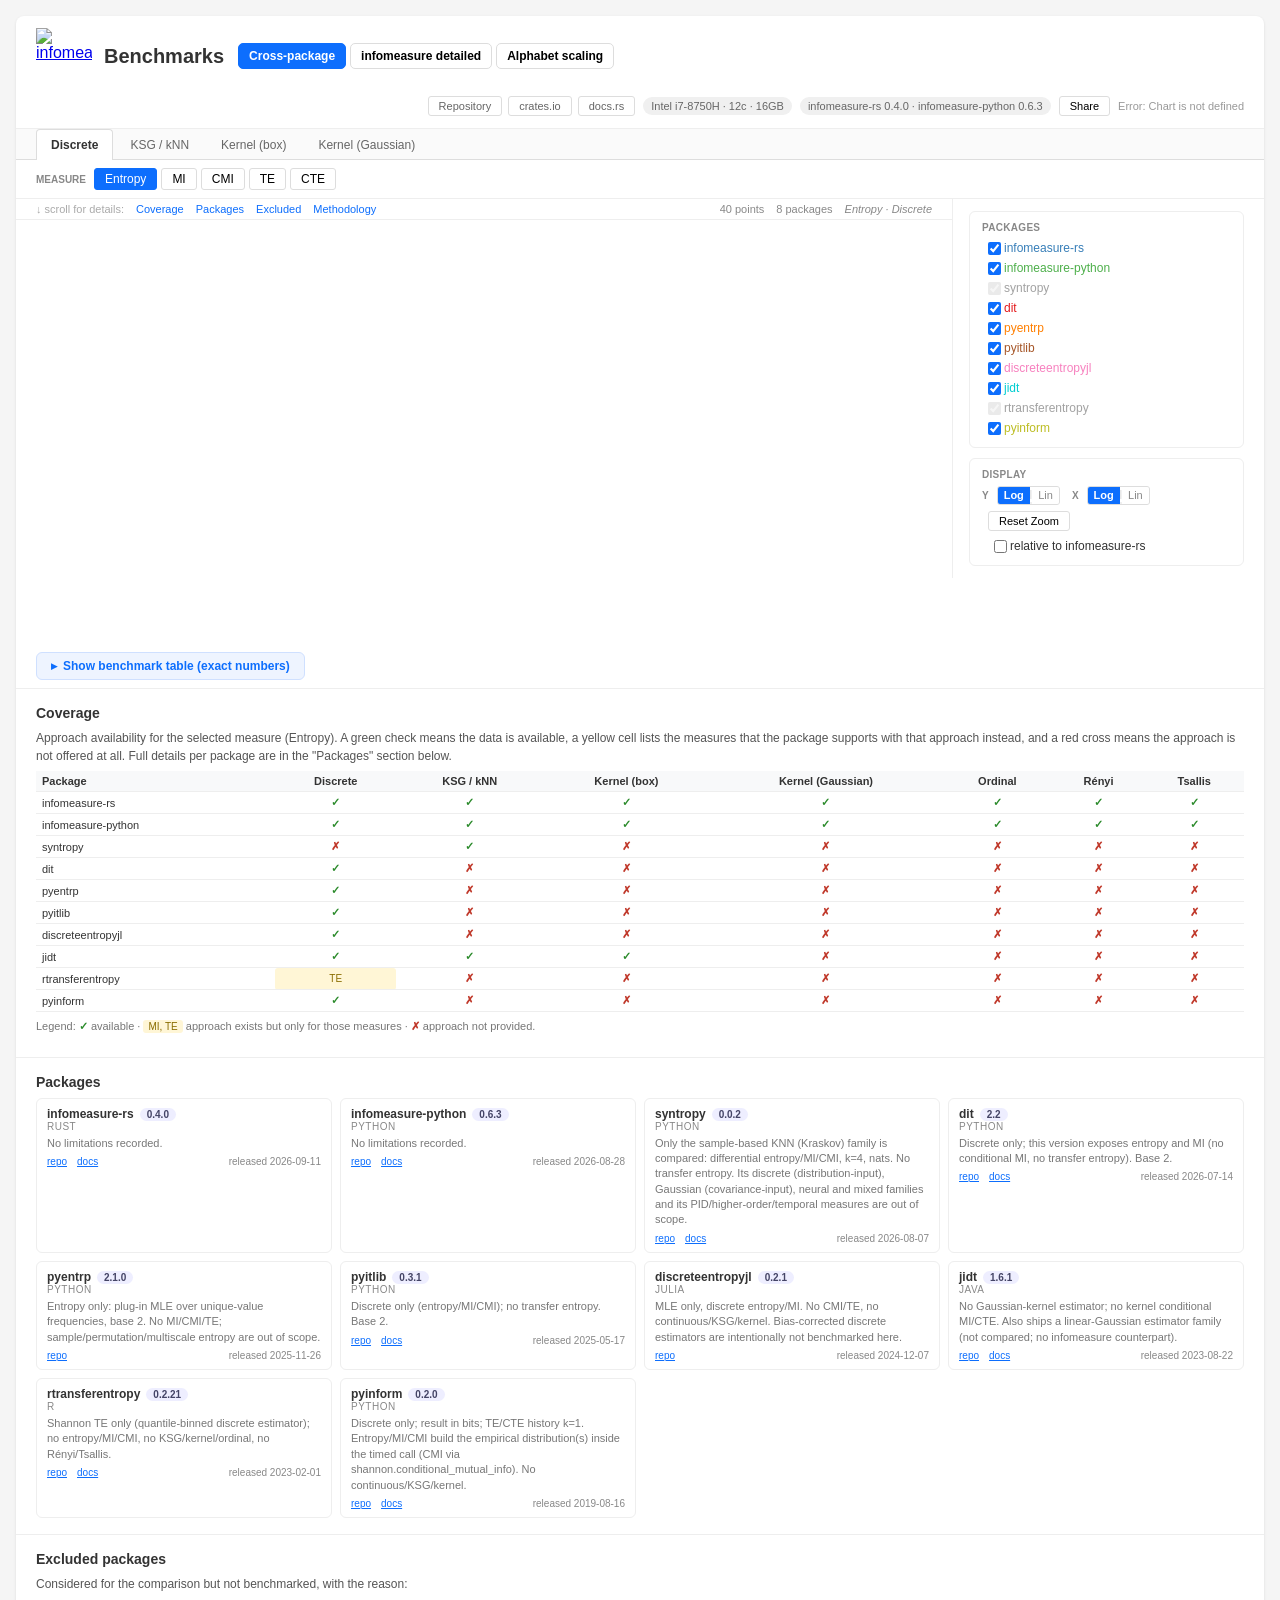
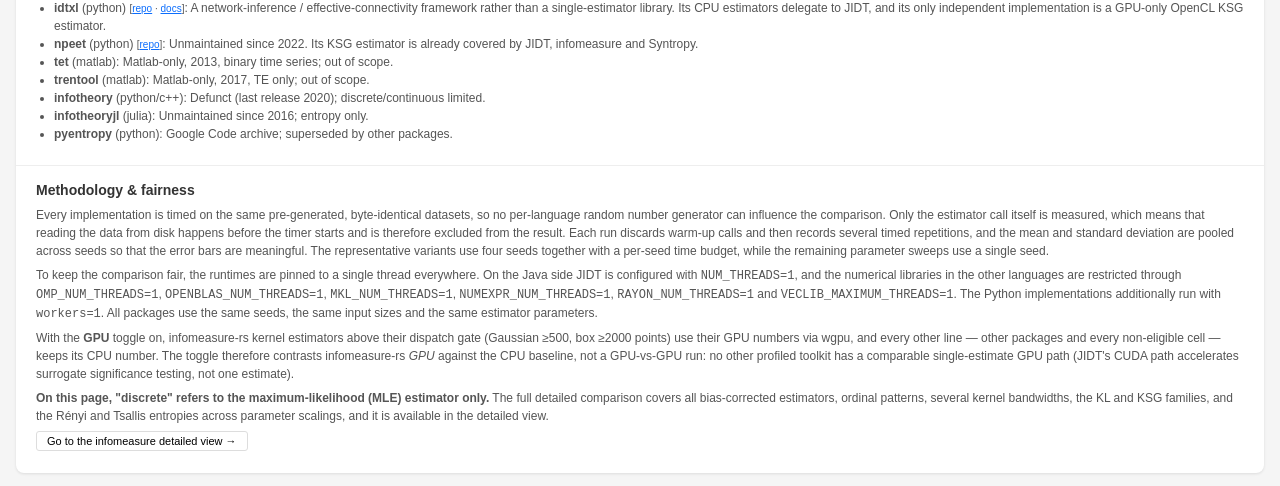
==== commit f2698fc4: "pages: GPU overlay toggle + sidebar layout polish - CPU/GPU toggle (sparse overlay) for the cross an" ====
--- a/index.html
+++ b/index.html
@@ -23,6 +23,7 @@
         <button class="tbtn mode-btn" data-mode="detail">infomeasure detailed</button>
         <button class="tbtn mode-btn" data-mode="alpha">Alphabet scaling</button>
       </span>
+      <button class="tbtn" id="gpuToggle" title="Use infomeasure-rs GPU numbers where a GPU path exists (kernel estimators above the dispatch gate); every other line stays CPU">GPU</button>
       <span class="header-right">
         <span class="nav-links">
           <a href="https://codeberg.org/cbueth/infomeasure-rs" target="_blank" rel="noopener">Repository</a>
@@ -57,10 +58,6 @@
           </span>
         </div>
         <div class="chart-wrap"><canvas id="c-chart"></canvas></div>
-        <button class="table-toggle" id="c-tableToggle" aria-expanded="false"><span class="caret">&#9656;</span> Show benchmark table (exact numbers)</button>
-        <div class="table-wrap" id="c-tableWrap" style="display:none">
-          <table><thead><tr id="c-tableHead"></tr></thead><tbody id="c-tableBody"></tbody></table>
-        </div>
       </div>
       <aside class="side-panel">
         <div class="side-block">
@@ -72,6 +69,10 @@
           <div class="ctrl-bar" id="c-ctrlBar"></div>
         </div>
       </aside>
+    </div>
+    <button class="table-toggle" id="c-tableToggle" aria-expanded="false"><span class="caret">&#9656;</span> Show benchmark table (exact numbers)</button>
+    <div class="table-wrap" id="c-tableWrap" style="display:none">
+      <table><thead><tr id="c-tableHead"></tr></thead><tbody id="c-tableBody"></tbody></table>
     </div>
 
     <div class="section" id="cov">
@@ -110,7 +111,13 @@
         <code>NUMEXPR_NUM_THREADS=1</code>, <code>RAYON_NUM_THREADS=1</code> and
         <code>VECLIB_MAXIMUM_THREADS=1</code>. The Python implementations additionally run with
         <code>workers=1</code>. All packages use the same seeds, the same input sizes and the same
-        estimator parameters, and only CPU numbers are shown here.</p>
+        estimator parameters.</p>
+      <p>With the <strong>GPU</strong> toggle on, infomeasure-rs kernel estimators above their
+        dispatch gate (Gaussian ≥500, box ≥2000 points) use their GPU numbers via wgpu, and every
+        other line &mdash; other packages and every non-eligible cell &mdash; keeps its CPU number.
+        The toggle therefore contrasts infomeasure-rs <em>GPU</em> against the CPU baseline, not a
+        GPU-vs-GPU run: no other profiled toolkit has a comparable single-estimate GPU path
+        (JIDT's CUDA path accelerates surrogate significance testing, not one estimate).</p>
       <p><strong>On this page, "discrete" refers to the maximum-likelihood (MLE) estimator only.</strong>
         The full detailed comparison covers all bias-corrected estimators, ordinal patterns, several
         kernel bandwidths, the KL and KSG families, and the Rényi and Tsallis entropies across
@@ -130,16 +137,24 @@
           <span id="d-subtitle" style="font-style:italic"></span>
         </div>
         <div class="chart-wrap"><canvas id="d-chart"></canvas></div>
-        <div class="table-wrap">
-          <table><thead><tr id="d-tableHead"></tr></thead><tbody id="d-tableBody"></tbody></table>
-        </div>
       </div>
       <aside class="side-panel">
         <div class="side-block">
+          <div class="side-title">Languages</div>
+          <div class="pkg-list" id="d-langList"></div>
+        </div>
+        <div class="side-block">
+          <div class="side-title">Approaches</div>
+          <div class="pkg-list" id="d-appList"></div>
+        </div>
+        <div class="side-block">
           <div class="side-title">Display</div>
           <div class="ctrl-bar" id="d-ctrlBar"></div>
         </div>
       </aside>
+    </div>
+    <div class="table-wrap">
+      <table><thead><tr id="d-tableHead"></tr></thead><tbody id="d-tableBody"></tbody></table>
     </div>
     <div class="section">
       <p>These are the detailed infomeasure-native numbers (Rust vs Python) across every estimator
@@ -167,8 +182,12 @@
           <div class="pkg-list" id="a-pkgList"></div>
         </div>
         <div class="side-block">
-          <div class="side-title">Alphabet &amp; scale</div>
+          <div class="side-title">Display</div>
           <div class="ctrl-bar" id="a-ctrlBar"></div>
+        </div>
+        <div class="side-block">
+          <div class="side-title">Alphabet (states)</div>
+          <div class="ctrl-bar" id="a-alphaBar"></div>
         </div>
       </aside>
     </div>
@@ -226,6 +245,10 @@
 
 let CAT = null, REP = {}, PCOL = {}, MODE = 'cross', RESTORE = {};
 let crossChart = null, detailChart = null, alphaChart = null;
+// GPU overlay: when on, infomeasure-rs kernel entries above the dispatch gate
+// use the numbers from `data/infomeasure-rs_gpu.json`; every other line/cell
+// keeps its CPU number.
+let GPU_MODE = false, GPU_BY_ID = {}, HAS_GPU = false;
 const ALPHA = { measure: 'cmi', states: null, langs: {}, logY: true, logX: true };
 
 // ======================= shared load =======================
@@ -236,6 +259,12 @@
     REP[id] = (frag.benchmarks || []).filter((e) => isRepresentative(e) && mainApproach(e));
   }
   buildDetailEntries();
+
+  GPU_BY_ID = {};
+  const gpuFrag = CAT.gpu && CAT.gpu['infomeasure-rs'];
+  if (gpuFrag) for (const e of gpuFrag.benchmarks || []) GPU_BY_ID[e.id] = e;
+  HAS_GPU = Object.keys(GPU_BY_ID).length > 0;
+  if (!HAS_GPU) GPU_MODE = false;
 
   PCOL = makeColorMap(CAT.packages.map((p) => p.id));
   DETAIL.apps = {};
@@ -272,6 +301,7 @@
   buildAlphaUI();
   const modeParam = new URLSearchParams(location.hash.slice(1)).get('mode');
   setMode(['detail', 'alpha'].includes(modeParam) ? modeParam : 'cross', true);
+  updateGpuToggle();
 }
 
 function setMode(m, skipHash) {
@@ -280,6 +310,7 @@
   document.getElementById('detailUI').style.display = m === 'detail' ? '' : 'none';
   document.getElementById('alphaUI').style.display = m === 'alpha' ? '' : 'none';
   document.querySelectorAll('.mode-btn').forEach((b) => b.classList.toggle('active', b.dataset.mode === m));
+  updateGpuToggle();
   if (m === 'cross') {
     if (detailChart) { detailChart.destroy(); detailChart = null; }
     if (alphaChart) { alphaChart.destroy(); alphaChart = null; }
@@ -299,6 +330,24 @@
 document.querySelectorAll('.mode-btn').forEach((b) => { b.onclick = () => setMode(b.dataset.mode); });
 document.querySelectorAll('.to-detail').forEach((a) => { a.onclick = (e) => { e.preventDefault(); setMode('detail'); }; });
 
+// CPU/GPU toggle. Only shown when a GPU fragment was published (there is only
+// one, for infomeasure-rs) and hidden in the alphabet view, which is discrete
+// MLE and has no GPU path.
+function updateGpuToggle() {
+  const b = document.getElementById('gpuToggle');
+  if (!b) return;
+  b.style.display = HAS_GPU && MODE !== 'alpha' ? '' : 'none';
+  b.classList.toggle('active', GPU_MODE);
+  b.textContent = GPU_MODE ? 'GPU \u2713' : 'GPU';
+}
+document.getElementById('gpuToggle').onclick = () => {
+  GPU_MODE = !GPU_MODE;
+  updateGpuToggle();
+  if (MODE === 'cross') renderCross();
+  else if (MODE === 'detail') renderDetail();
+  history.replaceState(null, '', '#' + hashOf());
+};
+
 // ==================================================================
 // ======================= CROSS-PACKAGE ============================
 // ==================================================================
@@ -308,10 +357,20 @@
   const s = new Set(); Object.values(REP).forEach((b) => b.forEach((e) => s.add(e.measure)));
   return [...s].sort((a, b) => MEASURE_ORDER.indexOf(a) - MEASURE_ORDER.indexOf(b));
 }
+// Replace an entry's statistics with the GPU overlay when one exists. The GPU
+// fragment is sparse (kernel estimators above the dispatch gate); every other
+// entry keeps its CPU number, so the comparison stays honest.
+function gpuOverlay(e) {
+  if (!GPU_MODE || e.package !== 'infomeasure-rs') return e;
+  const g = GPU_BY_ID[e.id];
+  return g ? { ...e, statistics: g.statistics, value: g.value, _gpu: true } : e;
+}
 function crossEntries(measure, approach) {
   const map = {};
   for (const [id, b] of Object.entries(REP)) {
-    const list = b.filter((e) => e.measure === measure && mainApproach(e) === approach);
+    const list = b
+      .filter((e) => e.measure === measure && mainApproach(e) === approach)
+      .map(gpuOverlay);
     if (list.length) map[id] = list;
   }
   return map;
@@ -349,8 +408,8 @@
   cb.innerHTML =
     `<span class="cl">Y</span><button class="scbtn" id="c-scaleYBtn"><span class="sopt${CROSS.logY ? ' on' : ''}">Log</span><span class="sdiv">|</span><span class="sopt${CROSS.logY ? '' : ' on'}">Lin</span></button>` +
     `<span class="cl" style="margin-left:6px">X</span><button class="scbtn" id="c-scaleXBtn"><span class="sopt${CROSS.logX ? ' on' : ''}">Log</span><span class="sdiv">|</span><span class="sopt${CROSS.logX ? '' : ' on'}">Lin</span></button>` +
-    `<label class="chk" style="margin-left:6px"><input type="checkbox" id="c-relChk"${CROSS.relative ? ' checked' : ''}> relative to infomeasure-rs</label>` +
-    `<button class="tbtn" id="c-resetZoom" style="margin-left:4px">Reset Zoom</button>`;
+    `<button class="tbtn" id="c-resetZoom" style="margin-left:6px">Reset Zoom</button>` +
+    `<label class="chk" style="margin-left:6px"><input type="checkbox" id="c-relChk"${CROSS.relative ? ' checked' : ''}> relative to infomeasure-rs</label>`;
   cb.onclick = (e) => {
     if (e.target.closest('#c-scaleYBtn')) { CROSS.logY = !CROSS.logY; buildCrossCtrlBar(); renderCross(); }
     else if (e.target.closest('#c-scaleXBtn')) { CROSS.logX = !CROSS.logX; buildCrossCtrlBar(); renderCross(); }
@@ -438,7 +497,7 @@
   }).filter((g) => g.pts.length);
   document.getElementById('c-entryCount').textContent = `${groups.reduce((s, g) => s + g.pts.length, 0)} points`;
   document.getElementById('c-lineCount').textContent = `${groups.length} packages`;
-  document.getElementById('c-subtitle').textContent = `${MEASURE_LABELS[CROSS.measure] || CROSS.measure} · ${MAIN_APPROACH_LABELS[CROSS.approach]}` + (CROSS.relative ? ' · relative to infomeasure-rs' : '');
+  document.getElementById('c-subtitle').textContent = `${MEASURE_LABELS[CROSS.measure] || CROSS.measure} · ${MAIN_APPROACH_LABELS[CROSS.approach]}` + (CROSS.relative ? ' · relative to infomeasure-rs' : '') + (GPU_MODE ? ' · GPU overlay (infomeasure-rs)' : '');
   if (crossChart) crossChart.destroy();
   if (!groups.length) { crossChart = emptyChart('c-chart'); fillCrossTable([]); syncHash(); return; }
   const dm = window.matchMedia('(prefers-color-scheme: dark)').matches;
@@ -556,15 +615,17 @@
   cb.innerHTML =
     `<span class="cl">Y</span><button class="scbtn" id="a-scaleYBtn"><span class="sopt${ALPHA.logY ? ' on' : ''}">Log</span><span class="sdiv">|</span><span class="sopt${ALPHA.logY ? '' : ' on'}">Lin</span></button>` +
     `<span class="cl" style="margin-left:6px">X</span><button class="scbtn" id="a-scaleXBtn"><span class="sopt${ALPHA.logX ? ' on' : ''}">Log</span><span class="sdiv">|</span><span class="sopt${ALPHA.logX ? '' : ' on'}">Lin</span></button>` +
-    `<button class="tbtn" id="a-resetZoom" style="margin-left:4px">Reset Zoom</button>` +
-    `<span class="ms"></span><span class="ml">Alphabet</span>` +
-    states.map((s) => `<button class="mtab${s === ALPHA.states ? ' active' : ''}" data-states="${s}">${s}</button>`).join('');
+    `<button class="tbtn" id="a-resetZoom" style="margin-left:6px">Reset Zoom</button>`;
   cb.onclick = (e) => {
-    const b = e.target.closest('.mtab');
-    if (b && b.dataset.states) { ALPHA.states = Number(b.dataset.states); buildAlphaUI(); renderAlpha(); return; }
     if (e.target.closest('#a-scaleYBtn')) { ALPHA.logY = !ALPHA.logY; buildAlphaUI(); renderAlpha(); }
     else if (e.target.closest('#a-scaleXBtn')) { ALPHA.logX = !ALPHA.logX; buildAlphaUI(); renderAlpha(); }
     else if (e.target.closest('#a-resetZoom')) { alphaChart && alphaChart.resetZoom && alphaChart.resetZoom(); }
+  };
+  const ab = document.getElementById('a-alphaBar');
+  ab.innerHTML = states.map((s) => `<button class="mtab${s === ALPHA.states ? ' active' : ''}" data-states="${s}">${s}</button>`).join('');
+  ab.onclick = (e) => {
+    const b = e.target.closest('.mtab');
+    if (b && b.dataset.states) { ALPHA.states = Number(b.dataset.states); buildAlphaUI(); renderAlpha(); }
   };
 }
 function buildAlphaPkgList() {
@@ -682,20 +743,20 @@
     .sort((a, b) => MEASURE_ORDER.indexOf(a) - MEASURE_ORDER.indexOf(b));
   if (!measures.includes(DETAIL.measure)) DETAIL.measure = measures[0] || 'entropy';
   const mb = document.getElementById('d-measureBar');
-  const approachCtl = view === 'overview'
-    ? `<span class="ms"></span><span class="ml">Approaches</span>` +
-      overviewPresent.map((a) => `<label class="app-chk" style="color:${DAPP_COLORS[a]}"><input type="checkbox" data-dapp="${a}"${DETAIL.apps[a] ? ' checked' : ''}> ${DETAIL_APPROACH_LABELS[a]}</label>`).join('')
-    : `<span class="ms"></span><span class="ml">Approach</span><span class="app-tag" style="color:${DAPP_COLORS[view]}">${DETAIL_APPROACH_LABELS[view]}</span>`;
   mb.innerHTML = `<span class="ml">Measure</span>` +
-    measures.map((m) => `<button class="mtab${m === DETAIL.measure ? ' active' : ''}" data-measure="${m}">${MEASURE_LABELS[m] || m}</button>`).join('') +
-    `<span class="ms"></span>` +
-    ['rust', 'python'].map((l) => `<label class="chk"><input type="checkbox" data-dlang="${l}"${DETAIL.langs[l] ? ' checked' : ''}> ${l.charAt(0).toUpperCase() + l.slice(1)}</label>`).join('') +
-    approachCtl;
+    measures.map((m) => `<button class="mtab${m === DETAIL.measure ? ' active' : ''}" data-measure="${m}">${MEASURE_LABELS[m] || m}</button>`).join('');
   mb.onclick = (e) => { const b = e.target.closest('.mtab'); if (!b) return; DETAIL.measure = b.dataset.measure; buildDetailMeasureBar(); renderDetail(); };
-  mb.onchange = (e) => {
-    if (e.target.matches('[data-dlang]')) { DETAIL.langs[e.target.dataset.dlang] = e.target.checked; renderDetail(); }
-    else if (e.target.matches('[data-dapp]')) { DETAIL.apps[e.target.dataset.dapp] = e.target.checked; buildDetailMeasureBar(); renderDetail(); }
-  };
+
+  // Languages and approaches live in the side rail.
+  const langEl = document.getElementById('d-langList');
+  langEl.innerHTML = ['rust', 'python'].map((l) => `<label class="chk"><input type="checkbox" data-dlang="${l}"${DETAIL.langs[l] ? ' checked' : ''}> ${l.charAt(0).toUpperCase() + l.slice(1)}</label>`).join('');
+  langEl.onchange = (e) => { if (e.target.matches('[data-dlang]')) { DETAIL.langs[e.target.dataset.dlang] = e.target.checked; renderDetail(); } };
+
+  const appEl = document.getElementById('d-appList');
+  appEl.innerHTML = view === 'overview'
+    ? overviewPresent.map((a) => `<label class="app-chk" style="color:${DAPP_COLORS[a]}"><input type="checkbox" data-dapp="${a}"${DETAIL.apps[a] ? ' checked' : ''}> ${DETAIL_APPROACH_LABELS[a]}</label>`).join('')
+    : `<span class="app-tag" style="color:${DAPP_COLORS[view]}">${DETAIL_APPROACH_LABELS[view]}</span>`;
+  appEl.onchange = (e) => { if (e.target.matches('[data-dapp]')) { DETAIL.apps[e.target.dataset.dapp] = e.target.checked; buildDetailMeasureBar(); renderDetail(); } };
 }
 function buildDetailCtrlBar() {
   const view = DETAIL.view, cfg = DAPP_CFG[view] || DAPP_CFG.overview;
@@ -742,7 +803,9 @@
   const apps = view === 'overview' ? present.filter((a) => OVERVIEW_APPROACHES.includes(a) && DETAIL.apps[a]) : [view];
   const fltrs = {}; document.querySelectorAll('.dfltr').forEach((s) => { if (s.value) fltrs[s.dataset.key] = s.value; });
   const langs = Object.entries(DETAIL.langs).filter(([, v]) => v).map(([k]) => k);
-  let entries = DETAIL.entries.filter((e) => e.measure === DETAIL.measure && apps.includes(e.dapp) && langs.includes(e.language));
+  let entries = DETAIL.entries
+    .filter((e) => e.measure === DETAIL.measure && apps.includes(e.dapp) && langs.includes(e.language))
+    .map(gpuOverlay);
   for (const [k, v] of Object.entries(fltrs)) entries = entries.filter((e) => String(e.params[k]) === v);
 
   if (view === 'overview') {
@@ -793,6 +856,7 @@
   const af = Object.entries(fltrs).map(([k, v]) => `${k}=${v}`); if (af.length) subParts.push(af.join(' · '));
   if (DETAIL.x !== 'n') subParts.push(`x=${DETAIL.x}`);
   subParts.push(langs.join('+') || 'none');
+  if (GPU_MODE) subParts.push('GPU overlay (infomeasure-rs)');
   document.getElementById('d-subtitle').textContent = subParts.join(' · ');
   if (detailChart) detailChart.destroy();
   if (!glist.length) { detailChart = emptyChart('d-chart'); fillDetailTable([]); syncHash(); return; }
@@ -828,12 +892,18 @@
 }
 
 // ======================= shared chart helpers =======================
+function fmtTick(v) {
+  const n = Number(v);
+  if (!Number.isFinite(n) || Math.abs(n) < 1000) return String(v);
+  const k = n / 1000;
+  return (Number.isInteger(k) ? k : k.toFixed(1)) + 'k';
+}
 function chartOptions(id, o) {
   return {
     responsive: true, maintainAspectRatio: false,
     interaction: { mode: 'nearest', intersect: false },
     scales: {
-      x: { type: o.logX ? 'logarithmic' : 'linear', title: { display: true, text: o.xTitle || 'n', font: { weight: 'bold' }, color: o.tickCol }, grid: { color: o.gridCol }, ticks: { color: o.tickCol } },
+      x: { type: o.logX ? 'logarithmic' : 'linear', title: { display: true, text: o.xTitle || 'n', font: { weight: 'bold' }, color: o.tickCol }, grid: { color: o.gridCol }, ticks: { color: o.tickCol, autoSkip: true, autoSkipPadding: 10, maxRotation: 60, minRotation: 0, maxTicksLimit: 12, callback: (v) => fmtTick(v) } },
       y: { type: o.logY ? 'logarithmic' : 'linear', title: { display: true, text: o.yTitle, font: { weight: 'bold' }, color: o.tickCol }, grid: { color: o.gridCol }, ticks: { callback: (v) => o.relative ? v : fmt(v), color: o.tickCol } },
     },
     color: o.dm ? '#ccc' : '#333',
@@ -859,6 +929,7 @@
 function hashOf() {
   const p = new URLSearchParams();
   p.set('mode', MODE);
+  if (GPU_MODE) p.set('gpu', '1');
   if (MODE === 'cross') {
     p.set('v', CROSS.approach); p.set('m', CROSS.measure);
     p.set('ly', CROSS.logY ? '1' : '0'); p.set('lx', CROSS.logX ? '1' : '0'); p.set('r', CROSS.relative ? '1' : '0');
@@ -887,6 +958,7 @@
 (function restore() {
   const p = new URLSearchParams(location.hash.slice(1));
   if (p.get('mode')) MODE = p.get('mode');
+  if (p.get('gpu') === '1') GPU_MODE = true;
   if (p.get('v') && MAIN_APPROACHES.includes(p.get('v'))) CROSS.approach = p.get('v');
   if (p.get('m')) CROSS.measure = p.get('m');
   if (p.has('ly')) CROSS.logY = p.get('ly') === '1';
--- a/assets/style.css
+++ b/assets/style.css
@@ -35,17 +35,19 @@
 .chart-wrap { padding: 12px 20px; }
 .chart-wrap canvas { width: 100% !important; height: 400px !important; }
 
-/* Wide-screen layout: chart on the left, controls + packages in a right rail */
-.chart-layout { display: grid; grid-template-columns: minmax(0, 1fr); }
+/* Wide-screen layout: chart on the left, controls + packages in a right rail.
+   On narrow screens the rail stacks above the chart, so the controls come first
+   (as before the rail existed). */
+.chart-layout { display: flex; flex-direction: column; }
 .chart-col { min-width: 0; }
-.side-panel { display: flex; flex-direction: column; gap: 10px; padding: 12px 20px; }
+.side-panel { display: flex; flex-direction: column; gap: 10px; padding: 12px 20px; order: -1; }
 .side-block { border: 1px solid #eee; border-radius: 6px; padding: 10px 12px; }
 .side-title { font-size: 10px; font-weight: 600; color: #888; text-transform: uppercase; letter-spacing: .3px; margin-bottom: 6px; }
 .side-panel .ctrl-bar { border-bottom: none; padding: 0; min-height: 0; }
-.pkg-list { display: flex; flex-wrap: wrap; gap: 2px 4px; }
+.pkg-list { display: grid; grid-template-columns: repeat(auto-fill, minmax(130px, 1fr)); gap: 2px 6px; }
 @media (min-width: 1100px) {
-  .chart-layout { grid-template-columns: minmax(0, 3fr) minmax(0, 1fr); align-items: start; }
-  .side-panel { border-left: 1px solid #eee; padding-left: 16px; }
+  .chart-layout { display: grid; grid-template-columns: minmax(0, 3fr) minmax(0, 1fr); align-items: start; }
+  .side-panel { order: 0; border-left: 1px solid #eee; padding-left: 16px; }
 }
 .info-bar { padding: 4px 20px; font-size: 11px; color: #888; border-bottom: 1px solid #eee; display: flex; gap: 12px; flex-wrap: wrap; }
 .table-wrap { padding: 0 20px 12px; overflow-x: auto; max-height: 280px; overflow-y: auto; }
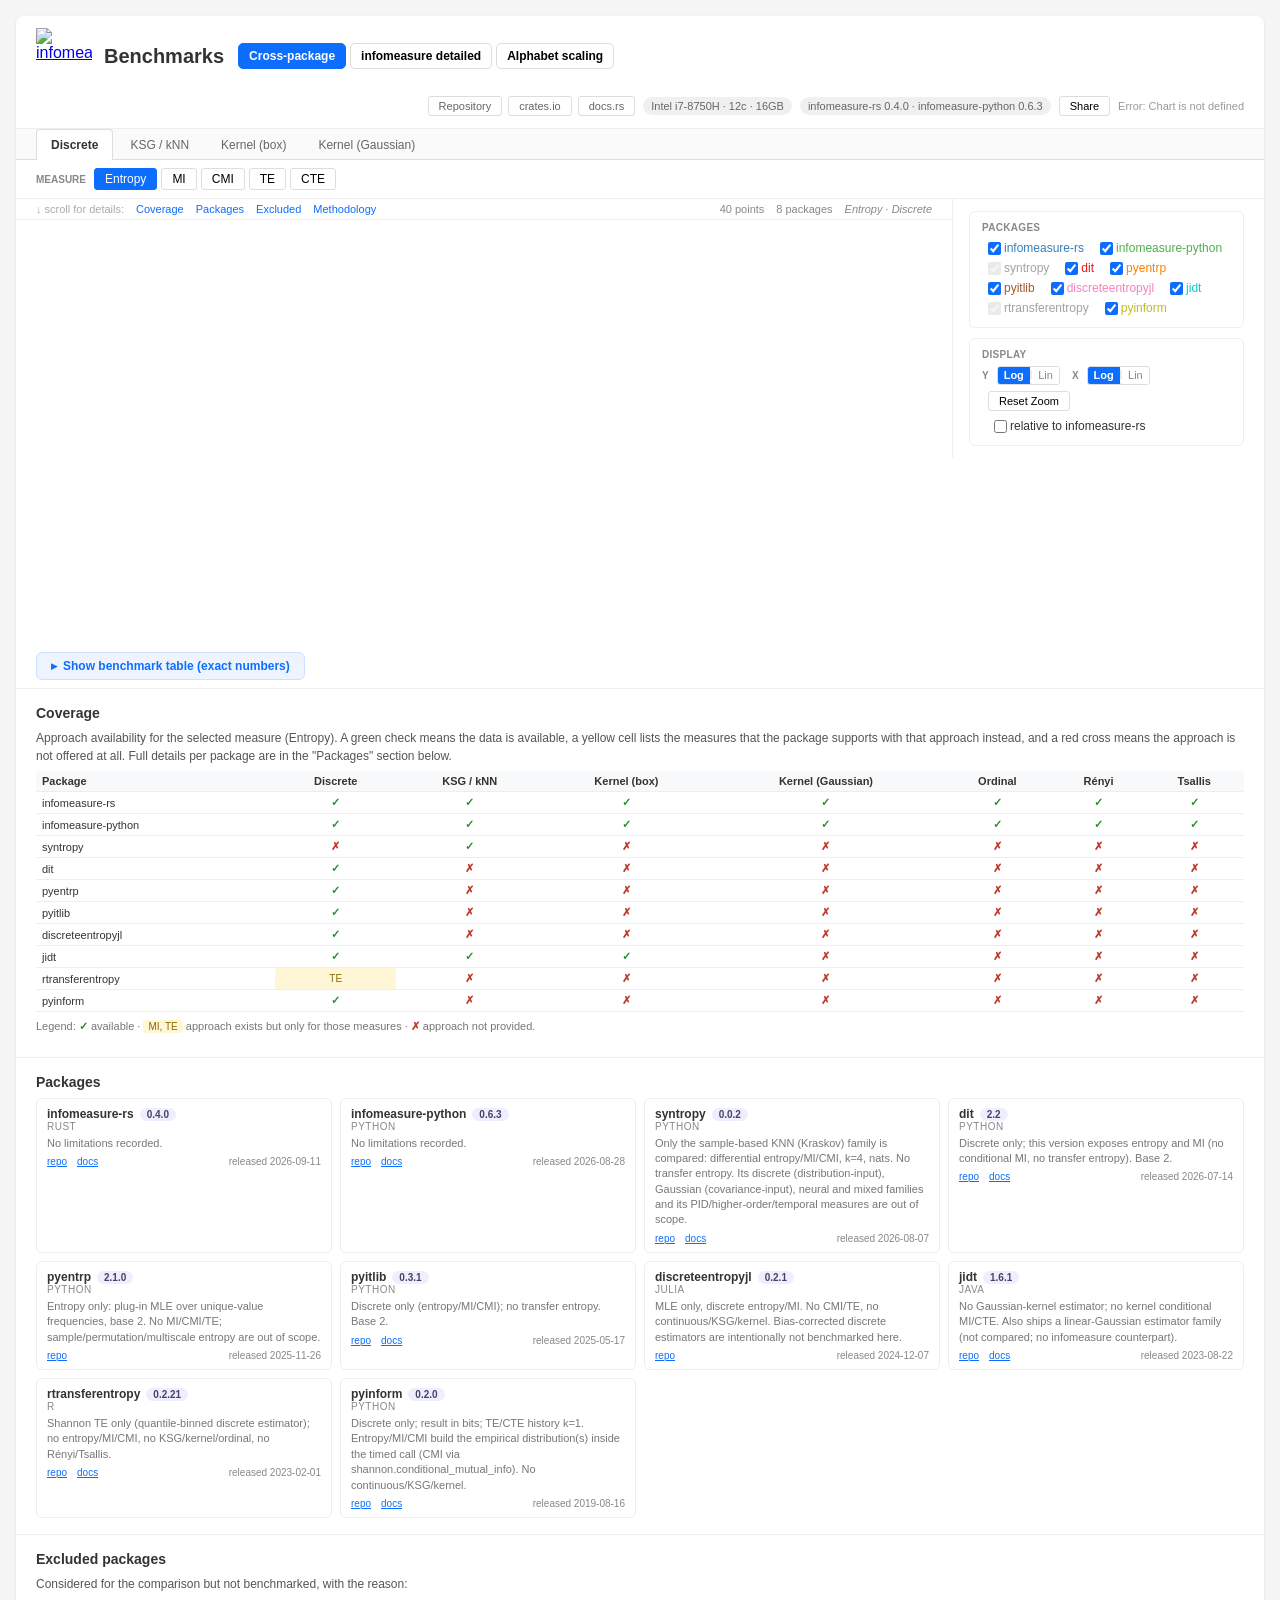
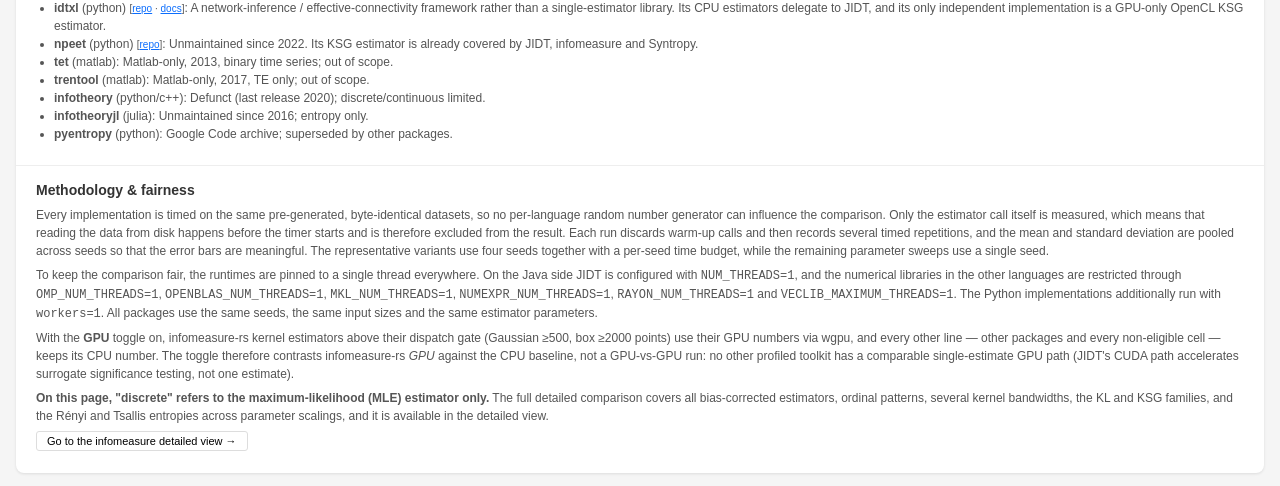
==== commit 12577277: "pages: compact rail on narrow screens; single KL/KSG estimator - Below 1100px the side rail flattens" ====
--- a/index.html
+++ b/index.html
@@ -685,7 +685,7 @@
   python: { discrete: '#ff7f00', kernel: '#e41a1c', kl: '#f781bf', ordinal: '#d4a017', renyi: '#a65628', tsallis: '#377eb8' },
 };
 const DISCRETE_COLORS = { mle: '#1f78b4', miller_madow: '#e31a1c', grassberger: '#33a02c', nsb: '#ff7f00', ansb: '#6a3d9a', chao_shen: '#b15928', chao_wang_jost: '#fb9a99', shrink: '#a6cee3', bayes: '#b2df8a', bonachela: '#fdbf6f', zhang: '#cab2d6' };
-const KL_COLORS = { KSG: '#984ea3', KL: '#c77dd6', 'KL-cheb': '#6a3d9a', 'KL-k': '#b15928' };
+const KL_COLORS = { KSG: '#984ea3', KL: '#c77dd6' };
 // Overview stays uncluttered: one estimator per family; Rényi/Tsallis and the
 // extra KL variants live in their own tabs.
 const OVERVIEW_APPROACHES = ['discrete', 'kernel', 'kl', 'ordinal'];
@@ -700,15 +700,13 @@
 };
 
 function subApproach(e) {
-  switch (e.approach) {
-    // For entropy, the kNN estimator *is* the Kozachenko–Leonenko one (no
-    // separate KSG), so label it KL rather than KSG.
-    case 'ksg': return e.measure === 'entropy' ? 'KL' : 'KSG';
-    case 'kl': return 'KL';
-    case 'kl_cheb': return 'KL-cheb';
-    case 'kl_k': return 'KL-k';
-    default: return '';
-  }
+  // The kNN family has one estimator name per measure: KL (Kozachenko-Leonenko)
+  // for entropy, KSG for the rest. `ksg` and the extra-k `kl_k` are the same
+  // Rust estimator, so they share the label; `kl`/`kl_cheb` are dropped upstream.
+  if (e.approach === 'ksg' || e.approach === 'kl_k') {
+    return e.measure === 'entropy' ? 'KL' : 'KSG';
+  }
+  return '';
 }
 function buildDetailEntries() {
   DETAIL.entries = [];
@@ -718,6 +716,11 @@
       // NSB is only valid on undersampled data and returns no value here
       // (both implementations); exclude it from the detailed view.
       if (e.params && e.params.method === 'nsb') continue;
+      // The kNN family is one estimator per measure: entropy's Kozachenko-
+      // Leonenko (KL), and KSG for the rest. The Rust-only `kl` (a slower
+      // entropy-sum difference) and the `kl_cheb` norm variant are dropped so
+      // the tab shows a single, clearly-named estimator.
+      if (e.approach === 'kl' || e.approach === 'kl_cheb') continue;
       DETAIL.entries.push({ ...e, package: id, language: e.language, dapp: detailApproach(e), sub: subApproach(e) });
     }
   }
@@ -812,15 +815,10 @@
     // Uncluttered: discrete MLE, one kernel (bw=0.5), one kNN/KL series per
     // language, ordinal. Rényi/Tsallis and the KL variants live in their tabs.
     const defs = { kernel: { key: 'bandwidth', val: '0.5' }, ordinal: { key: 'order', val: '3' } };
-    const langsWithKl = new Set(entries.filter((e) => e.dapp === 'kl' && e.approach === 'kl').map((e) => e.language));
     entries = entries.filter((e) => {
       if (e.dapp === 'discrete') return e.params.method === 'mle';
-      if (e.dapp === 'kl') {
-        if (String(e.params.k) !== '4') return false;
-        if (e.approach !== 'kl' && e.approach !== 'ksg') return false;
-        if (e.approach === 'ksg' && langsWithKl.has(e.language)) return false; // prefer KL
-        return true;
-      }
+      // One kNN/KL line per language, at the common k=4.
+      if (e.dapp === 'kl') return String(e.params.k) === '4' && e.approach === 'ksg';
       if (e.dapp === 'renyi' || e.dapp === 'tsallis') return false;
       const d = defs[e.dapp]; if (!d) return true;
       if (e.params[d.key] != null && String(e.params[d.key]) !== d.val) return false;
@@ -836,13 +834,15 @@
       parts.push(`${key}=${e.params[key]}`);
     }
     const appLabel = DETAIL_APPROACH_LABELS[e.dapp] || e.dapp;
-    const sub = (e.dapp === 'kl' && e.sub) ? ` ${e.sub}` : '';
+    // Legend shows the estimator name (KL/KSG on the kNN tab, the tab label
+    // otherwise), without repeating the tab name in every series.
+    const estName = (e.dapp === 'kl' && e.sub) ? e.sub : appLabel;
     const show = [];
     if (e.params.method && e.dapp !== 'kl') show.push(e.params.method);
     if (e.params.kernel_type) show.push(e.params.kernel_type);
     for (const p of parts) { const k = p.split('=')[0]; if (k === 'kernel_type' || k === 'method') continue; show.push(p); }
     const suff = show.length ? ` (${show.join(', ')})` : '';
-    const label = `${e.language.charAt(0).toUpperCase() + e.language.slice(1)} ${appLabel}${sub}${suff}`;
+    const label = `${e.language.charAt(0).toUpperCase() + e.language.slice(1)} ${estName}${suff}`;
     if (!groups[label]) groups[label] = { lang: e.language, dapp: e.dapp, sub: e.sub, method: e.params.method, label, pts: [] };
     const xv = e.params[DETAIL.x];
     if (xv != null) groups[label].pts.push({ x: Number(xv), y: meanOf(e), _err: stdOf(e), e });
--- a/assets/style.css
+++ b/assets/style.css
@@ -36,15 +36,22 @@
 .chart-wrap canvas { width: 100% !important; height: 400px !important; }
 
 /* Wide-screen layout: chart on the left, controls + packages in a right rail.
-   On narrow screens the rail stacks above the chart, so the controls come first
-   (as before the rail existed). */
+   Below the breakpoint the rail flattens back into compact, borderless inline
+   rows above the chart (as before the rail existed). */
 .chart-layout { display: flex; flex-direction: column; }
 .chart-col { min-width: 0; }
 .side-panel { display: flex; flex-direction: column; gap: 10px; padding: 12px 20px; order: -1; }
 .side-block { border: 1px solid #eee; border-radius: 6px; padding: 10px 12px; }
 .side-title { font-size: 10px; font-weight: 600; color: #888; text-transform: uppercase; letter-spacing: .3px; margin-bottom: 6px; }
 .side-panel .ctrl-bar { border-bottom: none; padding: 0; min-height: 0; }
-.pkg-list { display: grid; grid-template-columns: repeat(auto-fill, minmax(130px, 1fr)); gap: 2px 6px; }
+.pkg-list { display: flex; flex-wrap: wrap; gap: 2px 4px; }
+@media (max-width: 1099px) {
+  .side-panel { gap: 2px; padding: 6px 20px; }
+  .side-block { display: flex; flex-wrap: wrap; align-items: center; gap: 4px 6px;
+    border: none; border-radius: 0; padding: 0 0 4px; }
+  .side-title { margin: 0 2px 0 0; }
+  .pkg-list { display: inline-flex; }
+}
 @media (min-width: 1100px) {
   .chart-layout { display: grid; grid-template-columns: minmax(0, 3fr) minmax(0, 1fr); align-items: start; }
   .side-panel { order: 0; border-left: 1px solid #eee; padding-left: 16px; }
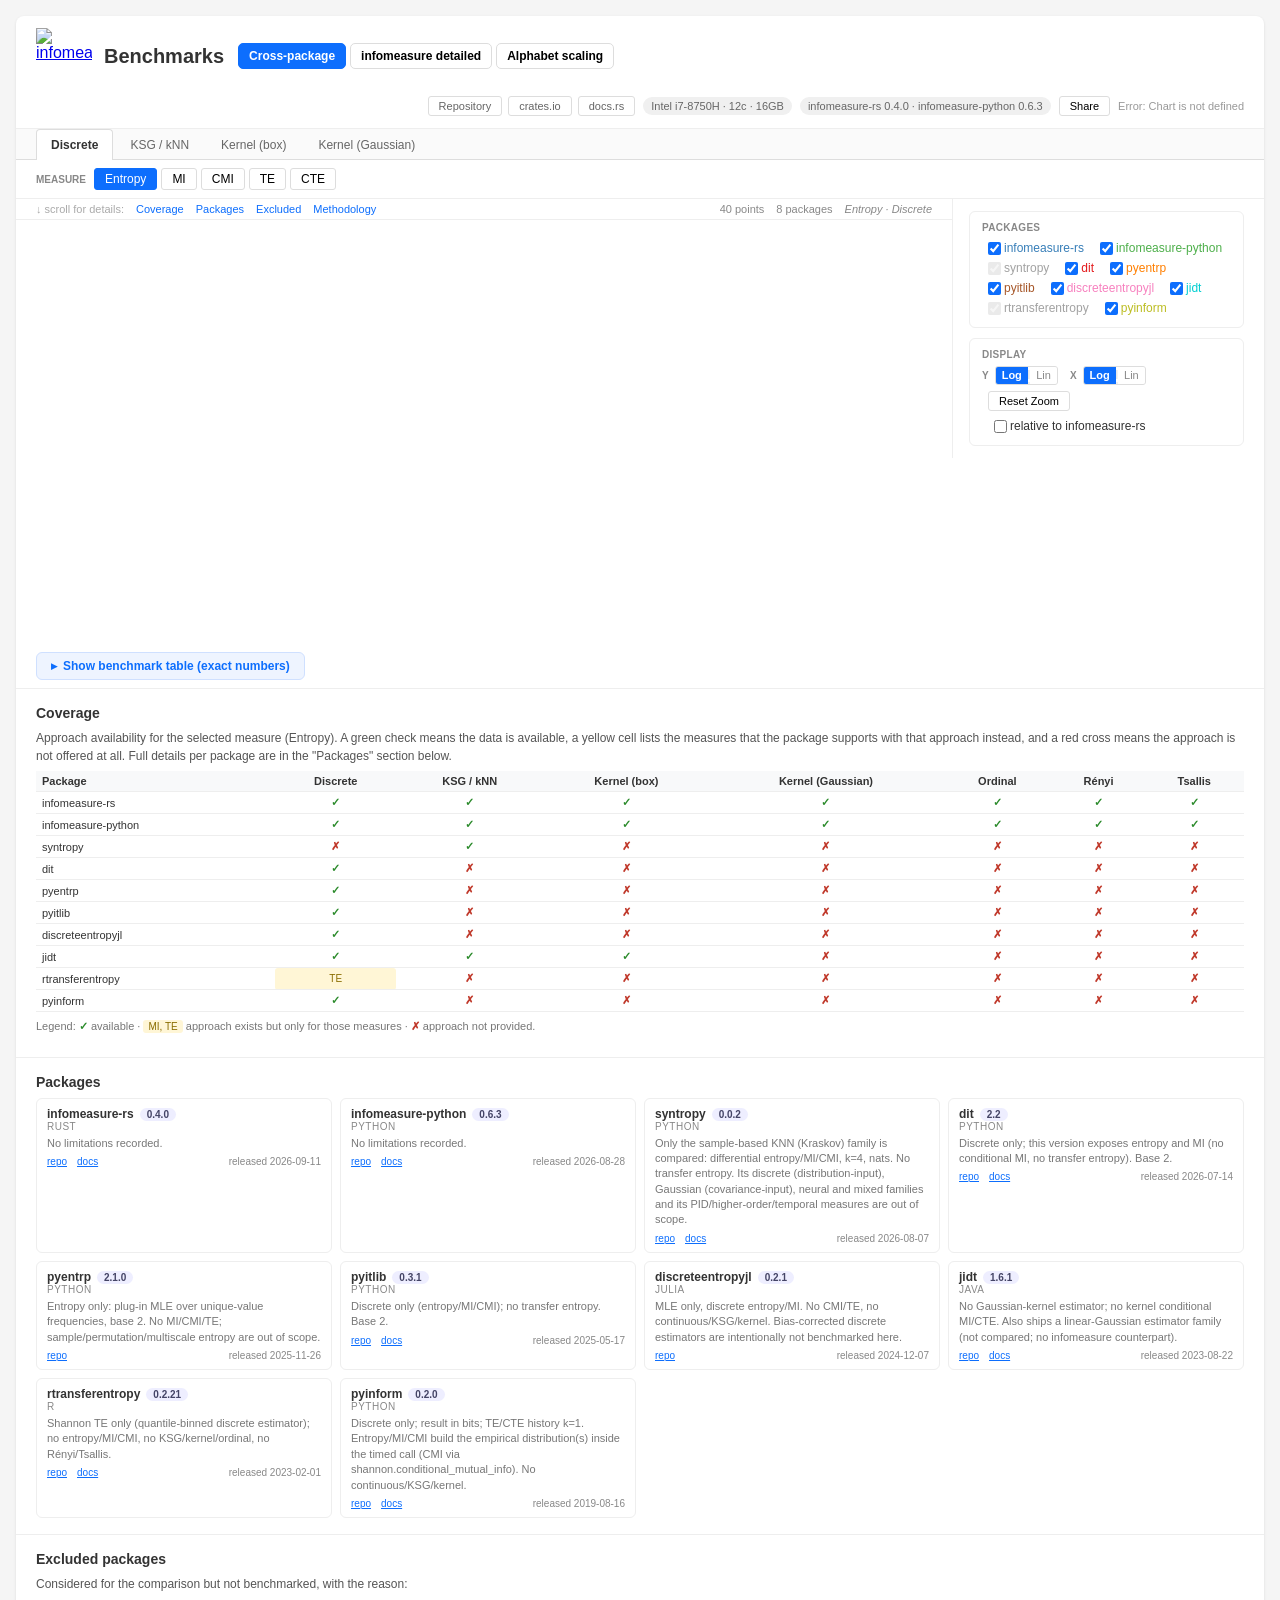
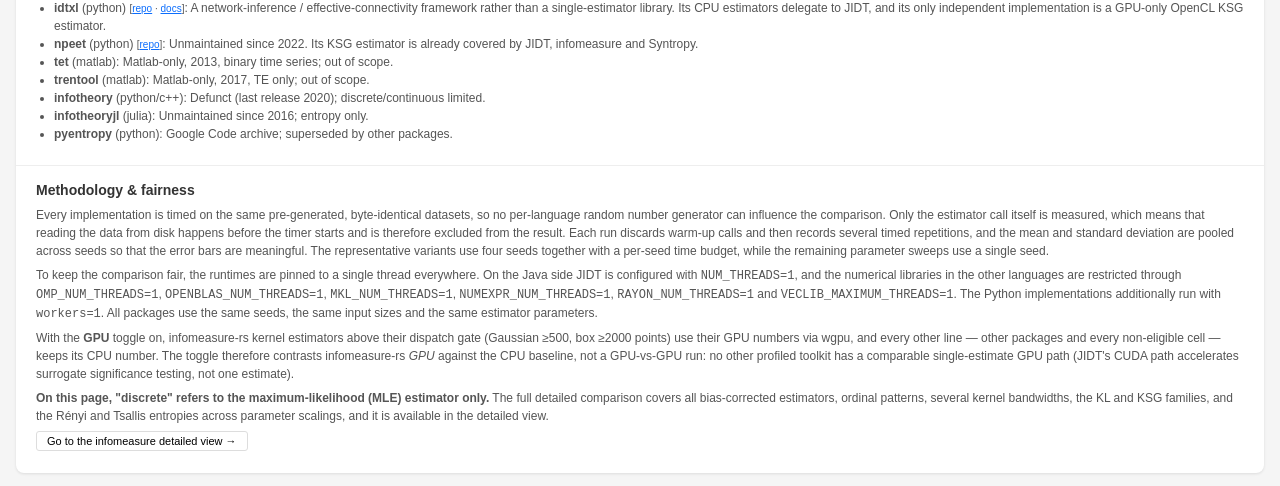
==== commit 54c17635: "pages: keep each control label with its selector on one line Wrap each variable label and its select" ====
--- a/index.html
+++ b/index.html
@@ -406,8 +406,8 @@
 function buildCrossCtrlBar() {
   const cb = document.getElementById('c-ctrlBar');
   cb.innerHTML =
-    `<span class="cl">Y</span><button class="scbtn" id="c-scaleYBtn"><span class="sopt${CROSS.logY ? ' on' : ''}">Log</span><span class="sdiv">|</span><span class="sopt${CROSS.logY ? '' : ' on'}">Lin</span></button>` +
-    `<span class="cl" style="margin-left:6px">X</span><button class="scbtn" id="c-scaleXBtn"><span class="sopt${CROSS.logX ? ' on' : ''}">Log</span><span class="sdiv">|</span><span class="sopt${CROSS.logX ? '' : ' on'}">Lin</span></button>` +
+    `<span class="ctl"><span class="cl">Y</span><button class="scbtn" id="c-scaleYBtn"><span class="sopt${CROSS.logY ? ' on' : ''}">Log</span><span class="sdiv">|</span><span class="sopt${CROSS.logY ? '' : ' on'}">Lin</span></button></span>` +
+    `<span class="ctl" style="margin-left:6px"><span class="cl">X</span><button class="scbtn" id="c-scaleXBtn"><span class="sopt${CROSS.logX ? ' on' : ''}">Log</span><span class="sdiv">|</span><span class="sopt${CROSS.logX ? '' : ' on'}">Lin</span></button></span>` +
     `<button class="tbtn" id="c-resetZoom" style="margin-left:6px">Reset Zoom</button>` +
     `<label class="chk" style="margin-left:6px"><input type="checkbox" id="c-relChk"${CROSS.relative ? ' checked' : ''}> relative to infomeasure-rs</label>`;
   cb.onclick = (e) => {
@@ -613,8 +613,8 @@
   buildAlphaPkgList();
   const cb = document.getElementById('a-ctrlBar');
   cb.innerHTML =
-    `<span class="cl">Y</span><button class="scbtn" id="a-scaleYBtn"><span class="sopt${ALPHA.logY ? ' on' : ''}">Log</span><span class="sdiv">|</span><span class="sopt${ALPHA.logY ? '' : ' on'}">Lin</span></button>` +
-    `<span class="cl" style="margin-left:6px">X</span><button class="scbtn" id="a-scaleXBtn"><span class="sopt${ALPHA.logX ? ' on' : ''}">Log</span><span class="sdiv">|</span><span class="sopt${ALPHA.logX ? '' : ' on'}">Lin</span></button>` +
+    `<span class="ctl"><span class="cl">Y</span><button class="scbtn" id="a-scaleYBtn"><span class="sopt${ALPHA.logY ? ' on' : ''}">Log</span><span class="sdiv">|</span><span class="sopt${ALPHA.logY ? '' : ' on'}">Lin</span></button></span>` +
+    `<span class="ctl" style="margin-left:6px"><span class="cl">X</span><button class="scbtn" id="a-scaleXBtn"><span class="sopt${ALPHA.logX ? ' on' : ''}">Log</span><span class="sdiv">|</span><span class="sopt${ALPHA.logX ? '' : ' on'}">Lin</span></button></span>` +
     `<button class="tbtn" id="a-resetZoom" style="margin-left:6px">Reset Zoom</button>`;
   cb.onclick = (e) => {
     if (e.target.closest('#a-scaleYBtn')) { ALPHA.logY = !ALPHA.logY; buildAlphaUI(); renderAlpha(); }
@@ -685,9 +685,8 @@
   python: { discrete: '#ff7f00', kernel: '#e41a1c', kl: '#f781bf', ordinal: '#d4a017', renyi: '#a65628', tsallis: '#377eb8' },
 };
 const DISCRETE_COLORS = { mle: '#1f78b4', miller_madow: '#e31a1c', grassberger: '#33a02c', nsb: '#ff7f00', ansb: '#6a3d9a', chao_shen: '#b15928', chao_wang_jost: '#fb9a99', shrink: '#a6cee3', bayes: '#b2df8a', bonachela: '#fdbf6f', zhang: '#cab2d6' };
-const KL_COLORS = { KSG: '#984ea3', KL: '#c77dd6' };
-// Overview stays uncluttered: one estimator per family; Rényi/Tsallis and the
-// extra KL variants live in their own tabs.
+// Overview stays uncluttered: one estimator per family; Rényi/Tsallis live in
+// their own tabs.
 const OVERVIEW_APPROACHES = ['discrete', 'kernel', 'kl', 'ordinal'];
 const DAPP_CFG = {
   overview: { xDflt: 'n', fltr: [], hide: ['k', 'bandwidth', 'order', 'delay', 'dims', 'method', 'alpha', 'q', 'kernel_type'] },
@@ -701,12 +700,8 @@
 
 function subApproach(e) {
   // The kNN family has one estimator name per measure: KL (Kozachenko-Leonenko)
-  // for entropy, KSG for the rest. `ksg` and the extra-k `kl_k` are the same
-  // Rust estimator, so they share the label; `kl`/`kl_cheb` are dropped upstream.
-  if (e.approach === 'ksg' || e.approach === 'kl_k') {
-    return e.measure === 'entropy' ? 'KL' : 'KSG';
-  }
-  return '';
+  // for entropy, KSG for the rest.
+  return e.approach === 'ksg' ? (e.measure === 'entropy' ? 'KL' : 'KSG') : '';
 }
 function buildDetailEntries() {
   DETAIL.entries = [];
@@ -716,11 +711,6 @@
       // NSB is only valid on undersampled data and returns no value here
       // (both implementations); exclude it from the detailed view.
       if (e.params && e.params.method === 'nsb') continue;
-      // The kNN family is one estimator per measure: entropy's Kozachenko-
-      // Leonenko (KL), and KSG for the rest. The Rust-only `kl` (a slower
-      // entropy-sum difference) and the `kl_cheb` norm variant are dropped so
-      // the tab shows a single, clearly-named estimator.
-      if (e.approach === 'kl' || e.approach === 'kl_cheb') continue;
       DETAIL.entries.push({ ...e, package: id, language: e.language, dapp: detailApproach(e), sub: subApproach(e) });
     }
   }
@@ -767,16 +757,16 @@
   const cb = document.getElementById('d-ctrlBar');
   const xOpts = ['n', 'bandwidth', 'k', 'order', 'delay', 'dims', 'alpha', 'q'].filter((k) => !cfg.hide.includes(k) && DETAIL.entries.some((e) => apps.includes(e.dapp) && e.params[k] != null));
   if (!xOpts.includes(DETAIL.x)) DETAIL.x = xOpts.includes(cfg.xDflt) ? cfg.xDflt : (xOpts[0] || 'n');
-  let html = `<span class="cl">X</span><select id="d-xSel">` + xOpts.map((k) => `<option value="${k}"${k === DETAIL.x ? ' selected' : ''}>${k === 'n' ? 'size' : k}</option>`).join('') + `</select>`;
-  html += `<span class="cl" style="margin-left:6px">Y</span><button class="scbtn" id="d-scaleYBtn"><span class="sopt${DETAIL.logY ? ' on' : ''}">Log</span><span class="sdiv">|</span><span class="sopt${DETAIL.logY ? '' : ' on'}">Lin</span></button>`;
-  html += `<span class="cl" style="margin-left:6px">X</span><button class="scbtn" id="d-scaleXBtn"><span class="sopt${DETAIL.logX ? ' on' : ''}">Log</span><span class="sdiv">|</span><span class="sopt${DETAIL.logX ? '' : ' on'}">Lin</span></button>`;
+  let html = `<span class="ctl"><span class="cl">X</span><select id="d-xSel">` + xOpts.map((k) => `<option value="${k}"${k === DETAIL.x ? ' selected' : ''}>${k === 'n' ? 'size' : k}</option>`).join('') + `</select></span>`;
+  html += `<span class="ctl" style="margin-left:6px"><span class="cl">Y</span><button class="scbtn" id="d-scaleYBtn"><span class="sopt${DETAIL.logY ? ' on' : ''}">Log</span><span class="sdiv">|</span><span class="sopt${DETAIL.logY ? '' : ' on'}">Lin</span></button></span>`;
+  html += `<span class="ctl" style="margin-left:6px"><span class="cl">X</span><button class="scbtn" id="d-scaleXBtn"><span class="sopt${DETAIL.logX ? ' on' : ''}">Log</span><span class="sdiv">|</span><span class="sopt${DETAIL.logX ? '' : ' on'}">Lin</span></button></span>`;
   html += `<button class="tbtn" id="d-resetZoom" style="margin-left:4px">Reset Zoom</button>`;
   for (const key of cfg.fltr) {
     let vals = [...new Set(DETAIL.entries.filter((e) => apps.includes(e.dapp)).map((e) => e.params[key]).filter((v) => v != null))];
     vals.sort((a, b) => a - b);
     if (vals.length) {
-      html += `<span class="cl" style="margin-left:6px">${key === 'kernel_type' ? 'kernel' : key}</span>`;
-      html += `<select class="dfltr" data-key="${key}"><option value="">all</option>${vals.map((v) => `<option value="${v}">${v}</option>`).join('')}</select>`;
+      html += `<span class="ctl" style="margin-left:6px"><span class="cl">${key === 'kernel_type' ? 'kernel' : key}</span>` +
+        `<select class="dfltr" data-key="${key}"><option value="">all</option>${vals.map((v) => `<option value="${v}">${v}</option>`).join('')}</select></span>`;
     }
   }
   cb.innerHTML = html;
@@ -793,7 +783,8 @@
 function detailColor(g) {
   if (DETAIL.view === 'overview') return DAPP_COLORS[g.dapp] || '#999';
   if (g.dapp === 'discrete' && g.method && DISCRETE_COLORS[g.method]) return DISCRETE_COLORS[g.method];
-  if (g.dapp === 'kl' && g.sub) return KL_COLORS[g.sub] || '#984ea3';
+  // Every non-discrete tab (including the kNN/KL one) colors per language; the
+  // line style (solid Rust / dashed Python) reinforces it.
   return (DLANG_COLORS[g.lang] || {})[g.dapp] || '#999';
 }
 function detailDash(g) {
@@ -843,7 +834,7 @@
     for (const p of parts) { const k = p.split('=')[0]; if (k === 'kernel_type' || k === 'method') continue; show.push(p); }
     const suff = show.length ? ` (${show.join(', ')})` : '';
     const label = `${e.language.charAt(0).toUpperCase() + e.language.slice(1)} ${estName}${suff}`;
-    if (!groups[label]) groups[label] = { lang: e.language, dapp: e.dapp, sub: e.sub, method: e.params.method, label, pts: [] };
+    if (!groups[label]) groups[label] = { lang: e.language, dapp: e.dapp, method: e.params.method, label, pts: [] };
     const xv = e.params[DETAIL.x];
     if (xv != null) groups[label].pts.push({ x: Number(xv), y: meanOf(e), _err: stdOf(e), e });
   }
--- a/assets/style.css
+++ b/assets/style.css
@@ -25,6 +25,8 @@
 .ms { width: 1px; height: 20px; background: #ddd; margin: 0 6px; }
 .ctrl-bar { padding: 6px 20px; border-bottom: 1px solid #eee; display: flex; flex-wrap: wrap; gap: 6px; align-items: center; min-height: 32px; }
 .ctrl-bar .cl { font-size: 10px; font-weight: 600; color: #888; text-transform: uppercase; margin-right: 2px; }
+/* Keep each variable label with its selector, so wrapping never splits them. */
+.ctrl-bar .ctl { display: inline-flex; align-items: center; gap: 4px; white-space: nowrap; }
 .chk { display: flex; align-items: center; gap: 3px; font-size: 12px; cursor: pointer; padding: 2px 6px; border-radius: 3px; }
 .chk:hover { background: #f5f5f5; }
 .chk input { accent-color: #0d6efd; margin: 0; }
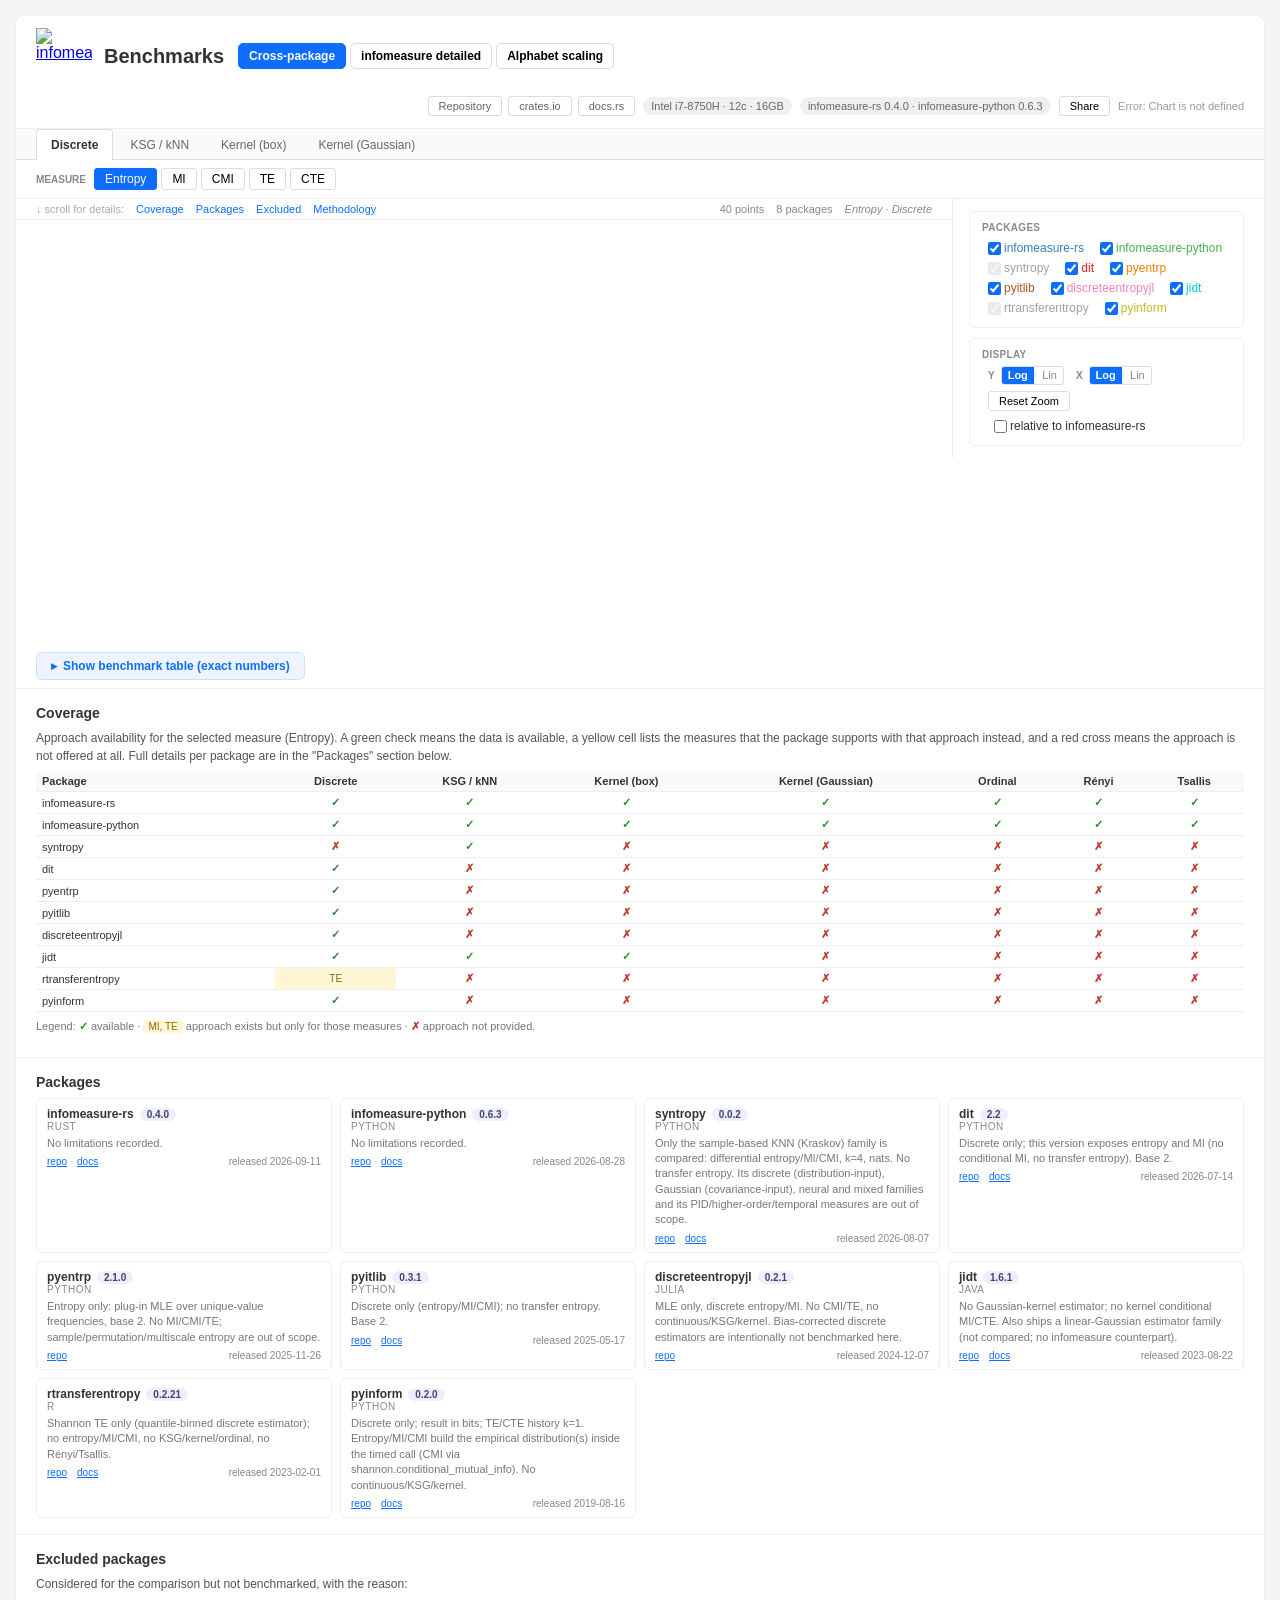
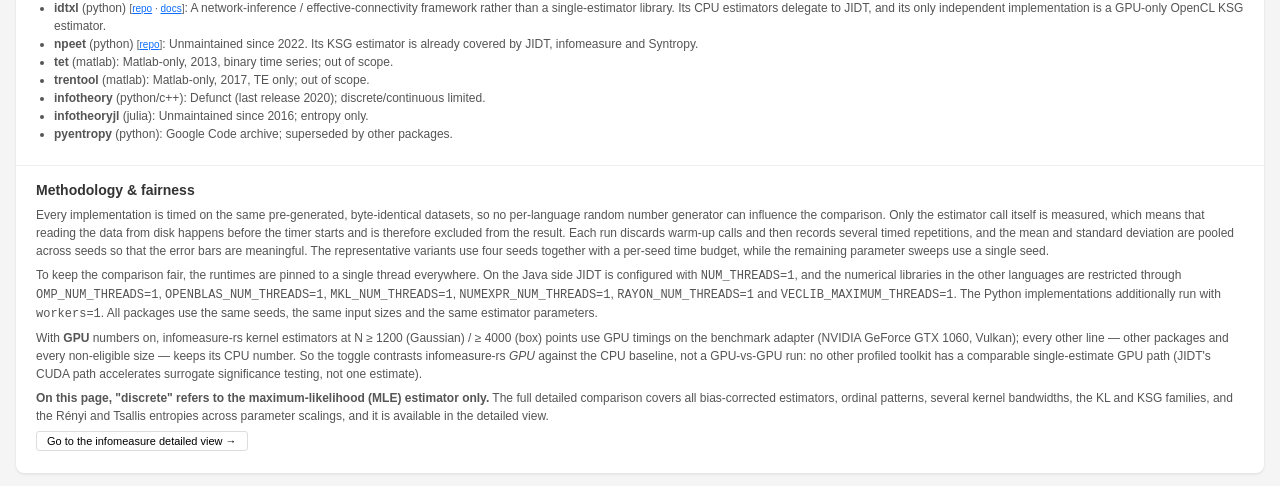
==== commit bdedcb7a: "pages: contextual GPU toggle in the Display block, on by default - Move the GPU toggle out of the he" ====
--- a/index.html
+++ b/index.html
@@ -23,7 +23,6 @@
         <button class="tbtn mode-btn" data-mode="detail">infomeasure detailed</button>
         <button class="tbtn mode-btn" data-mode="alpha">Alphabet scaling</button>
       </span>
-      <button class="tbtn" id="gpuToggle" title="Use infomeasure-rs GPU numbers where a GPU path exists (kernel estimators above the dispatch gate); every other line stays CPU">GPU</button>
       <span class="header-right">
         <span class="nav-links">
           <a href="https://codeberg.org/cbueth/infomeasure-rs" target="_blank" rel="noopener">Repository</a>
@@ -112,12 +111,13 @@
         <code>VECLIB_MAXIMUM_THREADS=1</code>. The Python implementations additionally run with
         <code>workers=1</code>. All packages use the same seeds, the same input sizes and the same
         estimator parameters.</p>
-      <p>With the <strong>GPU</strong> toggle on, infomeasure-rs kernel estimators above their
-        dispatch gate (Gaussian ≥500, box ≥2000 points) use their GPU numbers via wgpu, and every
-        other line &mdash; other packages and every non-eligible cell &mdash; keeps its CPU number.
-        The toggle therefore contrasts infomeasure-rs <em>GPU</em> against the CPU baseline, not a
-        GPU-vs-GPU run: no other profiled toolkit has a comparable single-estimate GPU path
-        (JIDT's CUDA path accelerates surrogate significance testing, not one estimate).</p>
+      <p id="gpuNote" style="display:none">With <strong>GPU</strong> numbers on, infomeasure-rs kernel
+        estimators at <span id="gpuGates">the sizes where its GPU path is active</span> use GPU timings on
+        the benchmark adapter (<span id="gpuAdapter">the CI GPU</span>); every other line &mdash; other
+        packages and every non-eligible size &mdash; keeps its CPU number. So the toggle contrasts
+        infomeasure-rs <em>GPU</em> against the CPU baseline, not a GPU-vs-GPU run: no other profiled
+        toolkit has a comparable single-estimate GPU path (JIDT's CUDA path accelerates surrogate
+        significance testing, not one estimate).</p>
       <p><strong>On this page, "discrete" refers to the maximum-likelihood (MLE) estimator only.</strong>
         The full detailed comparison covers all bias-corrected estimators, ordinal patterns, several
         kernel bandwidths, the KL and KSG families, and the Rényi and Tsallis entropies across
@@ -264,7 +264,24 @@
   const gpuFrag = CAT.gpu && CAT.gpu['infomeasure-rs'];
   if (gpuFrag) for (const e of gpuFrag.benchmarks || []) GPU_BY_ID[e.id] = e;
   HAS_GPU = Object.keys(GPU_BY_ID).length > 0;
-  if (!HAS_GPU) GPU_MODE = false;
+  // GPU numbers are on by default where they exist; `#gpu=0` turns them off.
+  GPU_MODE = HAS_GPU && RESTORE.gpu !== '0';
+  const gmeta = gpuFrag && gpuFrag.meta && gpuFrag.meta.gpu;
+  const gpuNote = document.getElementById('gpuNote');
+  if (gpuNote && HAS_GPU) {
+    gpuNote.style.display = '';
+    if (gmeta && gmeta.min_points) {
+      const { gaussian: g, box } = gmeta.min_points;
+      const gates = document.getElementById('gpuGates');
+      if (gates && g != null && box != null) {
+        gates.textContent = `N \u2265 ${g} (Gaussian) / \u2265 ${box} (box) points`;
+      }
+    }
+    const adapter = document.getElementById('gpuAdapter');
+    if (adapter && gmeta && gmeta.adapter) {
+      adapter.textContent = gmeta.adapter + (gmeta.backend ? `, ${gmeta.backend}` : '');
+    }
+  }
 
   PCOL = makeColorMap(CAT.packages.map((p) => p.id));
   DETAIL.apps = {};
@@ -301,7 +318,6 @@
   buildAlphaUI();
   const modeParam = new URLSearchParams(location.hash.slice(1)).get('mode');
   setMode(['detail', 'alpha'].includes(modeParam) ? modeParam : 'cross', true);
-  updateGpuToggle();
 }
 
 function setMode(m, skipHash) {
@@ -310,7 +326,7 @@
   document.getElementById('detailUI').style.display = m === 'detail' ? '' : 'none';
   document.getElementById('alphaUI').style.display = m === 'alpha' ? '' : 'none';
   document.querySelectorAll('.mode-btn').forEach((b) => b.classList.toggle('active', b.dataset.mode === m));
-  updateGpuToggle();
+  updateGpuToggle(false);
   if (m === 'cross') {
     if (detailChart) { detailChart.destroy(); detailChart = null; }
     if (alphaChart) { alphaChart.destroy(); alphaChart = null; }
@@ -330,23 +346,26 @@
 document.querySelectorAll('.mode-btn').forEach((b) => { b.onclick = () => setMode(b.dataset.mode); });
 document.querySelectorAll('.to-detail').forEach((a) => { a.onclick = (e) => { e.preventDefault(); setMode('detail'); }; });
 
-// CPU/GPU toggle. Only shown when a GPU fragment was published (there is only
-// one, for infomeasure-rs) and hidden in the alphabet view, which is discrete
-// MLE and has no GPU path.
-function updateGpuToggle() {
-  const b = document.getElementById('gpuToggle');
+// GPU toggle, rendered inside the Display block of the cross/detail views. It
+// is shown only where the current selection actually has GPU numbers (`canGpu`).
+function gpuToggleHtml(id) {
+  const label = GPU_MODE ? 'GPU \u2713' : 'GPU';
+  return `<button class="tbtn gpu-toggle" id="${id}" style="display:none" title="Show infomeasure-rs GPU-accelerated numbers where available">${label}</button>`;
+}
+function updateGpuToggle(canGpu) {
+  const id = MODE === 'detail' ? 'd-gpuToggle' : 'c-gpuToggle';
+  const b = document.getElementById(id);
   if (!b) return;
-  b.style.display = HAS_GPU && MODE !== 'alpha' ? '' : 'none';
+  b.style.display = HAS_GPU && canGpu ? '' : 'none';
   b.classList.toggle('active', GPU_MODE);
   b.textContent = GPU_MODE ? 'GPU \u2713' : 'GPU';
 }
-document.getElementById('gpuToggle').onclick = () => {
+function toggleGpu() {
   GPU_MODE = !GPU_MODE;
-  updateGpuToggle();
   if (MODE === 'cross') renderCross();
   else if (MODE === 'detail') renderDetail();
   history.replaceState(null, '', '#' + hashOf());
-};
+}
 
 // ==================================================================
 // ======================= CROSS-PACKAGE ============================
@@ -406,11 +425,13 @@
 function buildCrossCtrlBar() {
   const cb = document.getElementById('c-ctrlBar');
   cb.innerHTML =
-    `<span class="ctl"><span class="cl">Y</span><button class="scbtn" id="c-scaleYBtn"><span class="sopt${CROSS.logY ? ' on' : ''}">Log</span><span class="sdiv">|</span><span class="sopt${CROSS.logY ? '' : ' on'}">Lin</span></button></span>` +
+    gpuToggleHtml('c-gpuToggle') +
+    `<span class="ctl" style="margin-left:6px"><span class="cl">Y</span><button class="scbtn" id="c-scaleYBtn"><span class="sopt${CROSS.logY ? ' on' : ''}">Log</span><span class="sdiv">|</span><span class="sopt${CROSS.logY ? '' : ' on'}">Lin</span></button></span>` +
     `<span class="ctl" style="margin-left:6px"><span class="cl">X</span><button class="scbtn" id="c-scaleXBtn"><span class="sopt${CROSS.logX ? ' on' : ''}">Log</span><span class="sdiv">|</span><span class="sopt${CROSS.logX ? '' : ' on'}">Lin</span></button></span>` +
     `<button class="tbtn" id="c-resetZoom" style="margin-left:6px">Reset Zoom</button>` +
     `<label class="chk" style="margin-left:6px"><input type="checkbox" id="c-relChk"${CROSS.relative ? ' checked' : ''}> relative to infomeasure-rs</label>`;
   cb.onclick = (e) => {
+    if (e.target.closest('.gpu-toggle')) { toggleGpu(); return; }
     if (e.target.closest('#c-scaleYBtn')) { CROSS.logY = !CROSS.logY; buildCrossCtrlBar(); renderCross(); }
     else if (e.target.closest('#c-scaleXBtn')) { CROSS.logX = !CROSS.logX; buildCrossCtrlBar(); renderCross(); }
     else if (e.target.closest('#c-resetZoom')) { crossChart && crossChart.resetZoom && crossChart.resetZoom(); }
@@ -495,9 +516,12 @@
     }).filter(Boolean).sort((a, b) => a.x - b.x);
     return { id, pts };
   }).filter((g) => g.pts.length);
+  const usedGpu = groups.some((g) => g.pts.some((p) => p.e._gpu));
+  const canGpu = groups.some((g) => g.pts.some((p) => GPU_BY_ID[p.e.id]));
+  updateGpuToggle(canGpu);
   document.getElementById('c-entryCount').textContent = `${groups.reduce((s, g) => s + g.pts.length, 0)} points`;
   document.getElementById('c-lineCount').textContent = `${groups.length} packages`;
-  document.getElementById('c-subtitle').textContent = `${MEASURE_LABELS[CROSS.measure] || CROSS.measure} · ${MAIN_APPROACH_LABELS[CROSS.approach]}` + (CROSS.relative ? ' · relative to infomeasure-rs' : '') + (GPU_MODE ? ' · GPU overlay (infomeasure-rs)' : '');
+  document.getElementById('c-subtitle').textContent = `${MEASURE_LABELS[CROSS.measure] || CROSS.measure} · ${MAIN_APPROACH_LABELS[CROSS.approach]}` + (CROSS.relative ? ' · relative to infomeasure-rs' : '') + (GPU_MODE && usedGpu ? ' · GPU-accelerated (infomeasure-rs)' : '');
   if (crossChart) crossChart.destroy();
   if (!groups.length) { crossChart = emptyChart('c-chart'); fillCrossTable([]); syncHash(); return; }
   const dm = window.matchMedia('(prefers-color-scheme: dark)').matches;
@@ -757,7 +781,7 @@
   const cb = document.getElementById('d-ctrlBar');
   const xOpts = ['n', 'bandwidth', 'k', 'order', 'delay', 'dims', 'alpha', 'q'].filter((k) => !cfg.hide.includes(k) && DETAIL.entries.some((e) => apps.includes(e.dapp) && e.params[k] != null));
   if (!xOpts.includes(DETAIL.x)) DETAIL.x = xOpts.includes(cfg.xDflt) ? cfg.xDflt : (xOpts[0] || 'n');
-  let html = `<span class="ctl"><span class="cl">X</span><select id="d-xSel">` + xOpts.map((k) => `<option value="${k}"${k === DETAIL.x ? ' selected' : ''}>${k === 'n' ? 'size' : k}</option>`).join('') + `</select></span>`;
+  let html = gpuToggleHtml('d-gpuToggle') + `<span class="ctl" style="margin-left:6px"><span class="cl">X</span><select id="d-xSel">` + xOpts.map((k) => `<option value="${k}"${k === DETAIL.x ? ' selected' : ''}>${k === 'n' ? 'size' : k}</option>`).join('') + `</select></span>`;
   html += `<span class="ctl" style="margin-left:6px"><span class="cl">Y</span><button class="scbtn" id="d-scaleYBtn"><span class="sopt${DETAIL.logY ? ' on' : ''}">Log</span><span class="sdiv">|</span><span class="sopt${DETAIL.logY ? '' : ' on'}">Lin</span></button></span>`;
   html += `<span class="ctl" style="margin-left:6px"><span class="cl">X</span><button class="scbtn" id="d-scaleXBtn"><span class="sopt${DETAIL.logX ? ' on' : ''}">Log</span><span class="sdiv">|</span><span class="sopt${DETAIL.logX ? '' : ' on'}">Lin</span></button></span>`;
   html += `<button class="tbtn" id="d-resetZoom" style="margin-left:4px">Reset Zoom</button>`;
@@ -775,6 +799,7 @@
     else if (e.target.matches('.dfltr')) { renderDetail(); }
   };
   cb.onclick = (e) => {
+    if (e.target.closest('.gpu-toggle')) { toggleGpu(); return; }
     if (e.target.closest('#d-scaleYBtn')) { DETAIL.logY = !DETAIL.logY; buildDetailCtrlBar(); renderDetail(); }
     else if (e.target.closest('#d-scaleXBtn')) { DETAIL.logX = !DETAIL.logX; buildDetailCtrlBar(); renderDetail(); }
     else if (e.target.closest('#d-resetZoom')) { detailChart && detailChart.resetZoom && detailChart.resetZoom(); }
@@ -840,6 +865,9 @@
   }
   const glist = Object.values(groups).filter((g) => g.pts.length >= 2);
   glist.forEach((g) => g.pts.sort((a, b) => a.x - b.x));
+  const usedGpu = glist.some((g) => g.pts.some((p) => p.e._gpu));
+  const canGpu = glist.some((g) => g.pts.some((p) => GPU_BY_ID[p.e.id]));
+  updateGpuToggle(canGpu);
   document.getElementById('d-entryCount').textContent = `${glist.reduce((s, g) => s + g.pts.length, 0)} points`;
   document.getElementById('d-lineCount').textContent = `${glist.length} lines`;
   const subParts = [MEASURE_LABELS[DETAIL.measure] || DETAIL.measure];
@@ -847,7 +875,7 @@
   const af = Object.entries(fltrs).map(([k, v]) => `${k}=${v}`); if (af.length) subParts.push(af.join(' · '));
   if (DETAIL.x !== 'n') subParts.push(`x=${DETAIL.x}`);
   subParts.push(langs.join('+') || 'none');
-  if (GPU_MODE) subParts.push('GPU overlay (infomeasure-rs)');
+  if (GPU_MODE && usedGpu) subParts.push('GPU-accelerated (infomeasure-rs)');
   document.getElementById('d-subtitle').textContent = subParts.join(' · ');
   if (detailChart) detailChart.destroy();
   if (!glist.length) { detailChart = emptyChart('d-chart'); fillDetailTable([]); syncHash(); return; }
@@ -920,7 +948,7 @@
 function hashOf() {
   const p = new URLSearchParams();
   p.set('mode', MODE);
-  if (GPU_MODE) p.set('gpu', '1');
+  if (HAS_GPU) p.set('gpu', GPU_MODE ? '1' : '0');
   if (MODE === 'cross') {
     p.set('v', CROSS.approach); p.set('m', CROSS.measure);
     p.set('ly', CROSS.logY ? '1' : '0'); p.set('lx', CROSS.logX ? '1' : '0'); p.set('r', CROSS.relative ? '1' : '0');
@@ -949,7 +977,7 @@
 (function restore() {
   const p = new URLSearchParams(location.hash.slice(1));
   if (p.get('mode')) MODE = p.get('mode');
-  if (p.get('gpu') === '1') GPU_MODE = true;
+  if (p.has('gpu')) RESTORE.gpu = p.get('gpu');
   if (p.get('v') && MAIN_APPROACHES.includes(p.get('v'))) CROSS.approach = p.get('v');
   if (p.get('m')) CROSS.measure = p.get('m');
   if (p.has('ly')) CROSS.logY = p.get('ly') === '1';
--- a/assets/style.css
+++ b/assets/style.css
@@ -34,6 +34,10 @@
 .tbtn { padding: 3px 10px; font-size: 11px; border: 1px solid #ddd; border-radius: 3px; background: #fff; cursor: pointer; }
 .tbtn:hover { background: #f0f0f0; }
 .tbtn.active { background: #0d6efd; color: #fff; border-color: #0d6efd; }
+/* GPU toggle (in the Display block): green when on, like the old page. */
+.gpu-toggle { margin-right: 2px; }
+.gpu-toggle.active { background: #d4edda; color: #155724; border-color: #82b785; }
+.gpu-toggle.active:hover { background: #c3e0c5; }
 .chart-wrap { padding: 12px 20px; }
 .chart-wrap canvas { width: 100% !important; height: 400px !important; }
 
@@ -119,6 +123,8 @@
   .chk input { accent-color: #4d9aff; }
   .tbtn { background:#333; color:#ccc; border-color:#555; }
   .tbtn:hover { background:#444; }
+  .gpu-toggle.active { background:#1a3a2c; color:#7fc1a0; border-color:#2a5a3c; }
+  .gpu-toggle.active:hover { background:#1e4632; }
   .scbtn { border-color:#555; }
   .scbtn .sopt { background:#333; color:#888; }
   .scbtn .sopt.on { background:#0d6efd; color:#fff; }
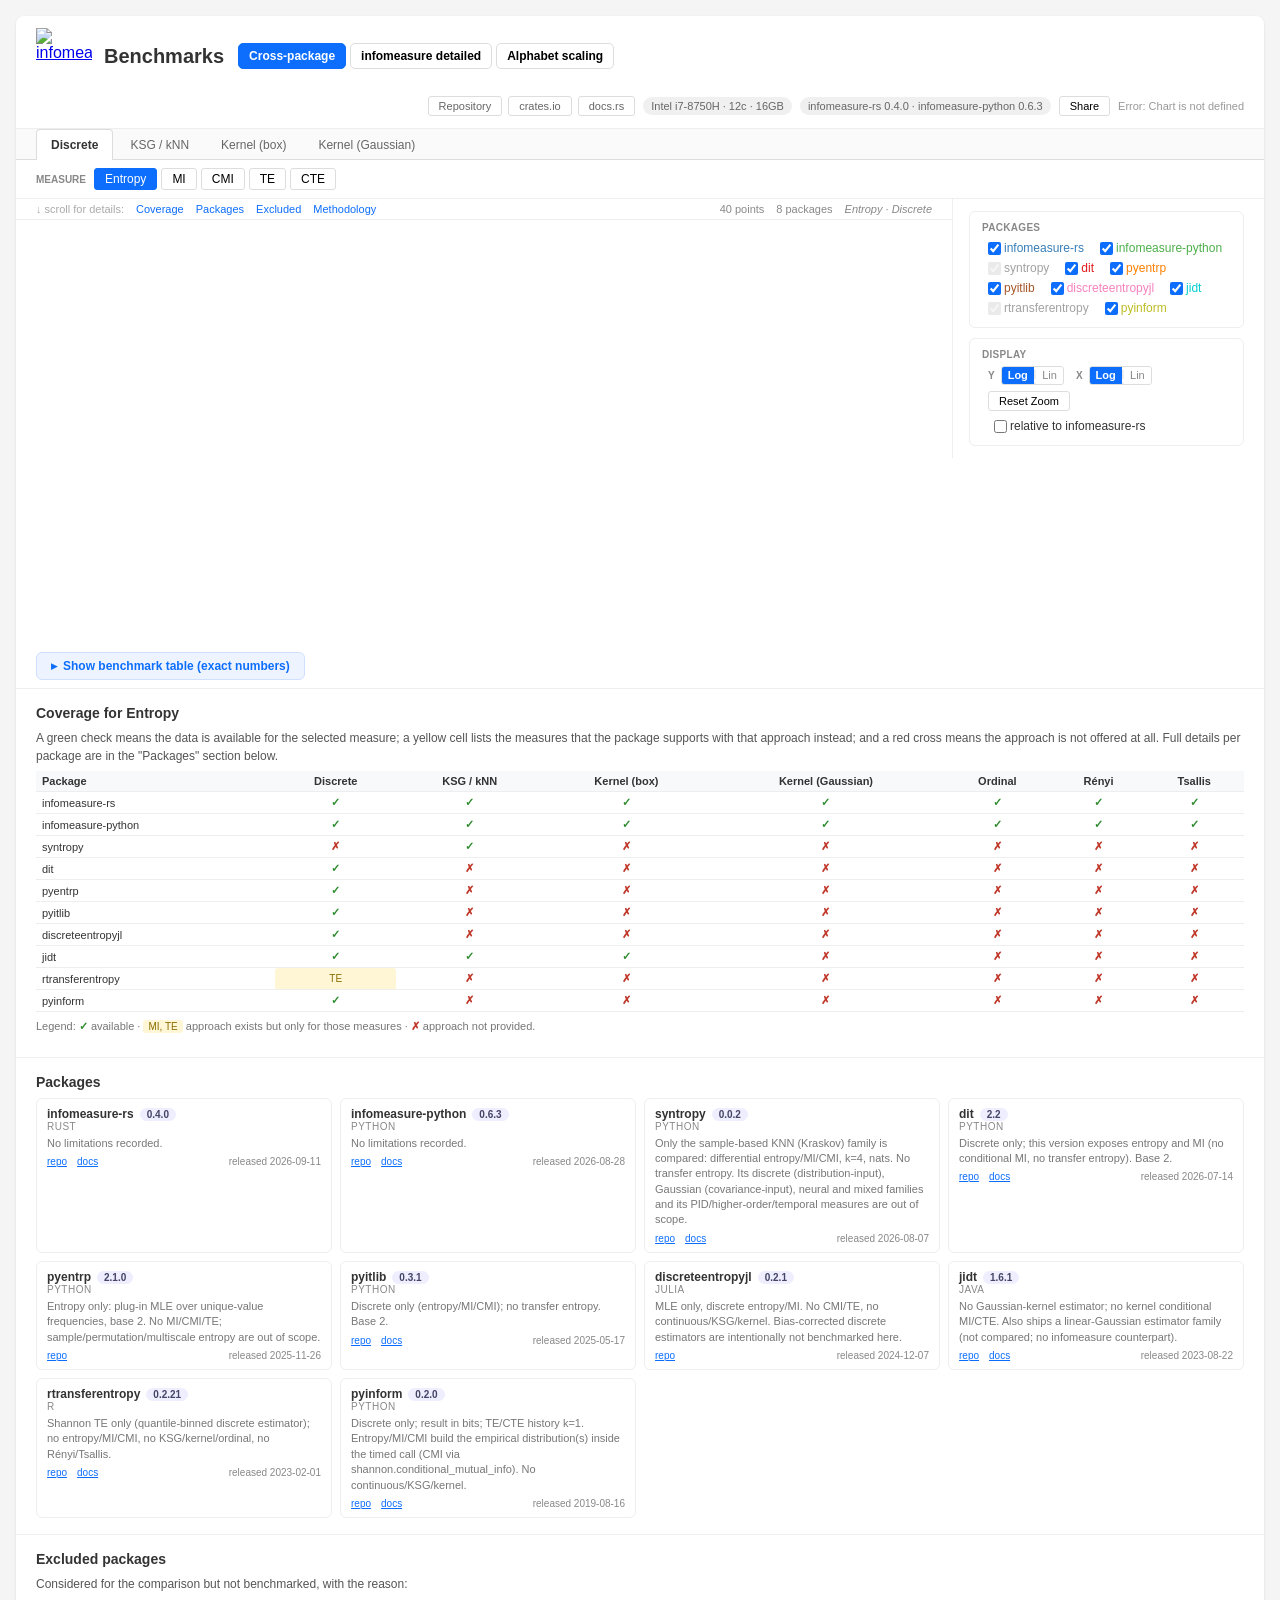
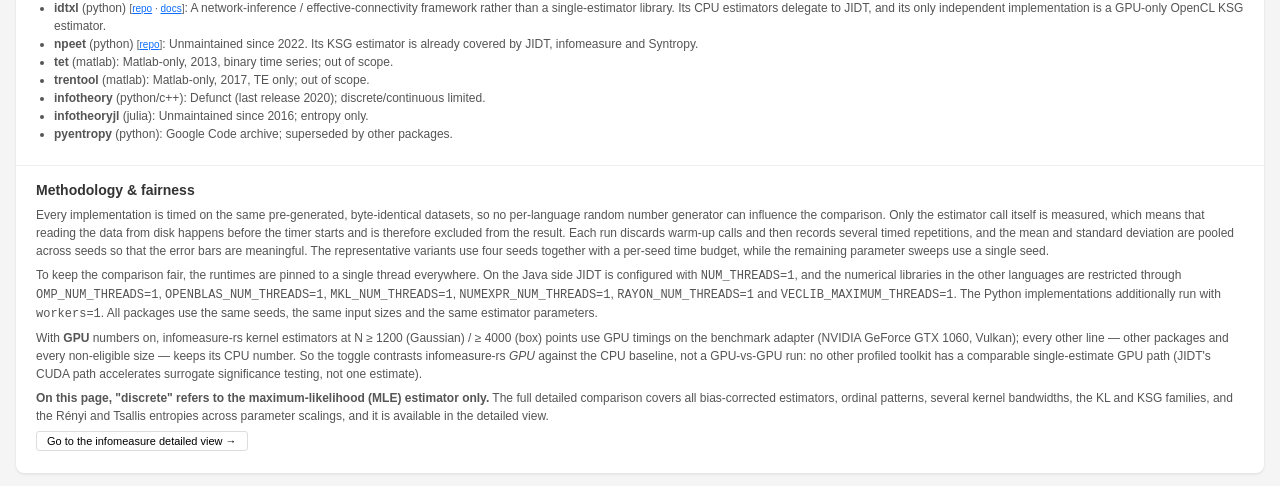
==== commit 13abf555: "pages: show the selected measure in the Coverage heading The coverage table is measure-specific; mov" ====
--- a/index.html
+++ b/index.html
@@ -75,11 +75,11 @@
     </div>
 
     <div class="section" id="cov">
-      <h2>Coverage</h2>
-      <p>Approach availability for the selected measure (<span id="covMeasure">-</span>).
-        A green check means the data is available, a yellow cell lists the measures that the
-        package supports with that approach instead, and a red cross means the approach is not
-        offered at all. Full details per package are in the "Packages" section below.</p>
+      <h2 id="covTitle">Coverage</h2>
+      <p>A green check means the data is available for the selected measure; a yellow cell lists
+        the measures that the package supports with that approach instead; and a red cross means
+        the approach is not offered at all. Full details per package are in the "Packages"
+        section below.</p>
       <div id="coverageTable"></div>
     </div>
 
@@ -480,7 +480,8 @@
   return COVERAGE_APPROACHES.includes(a) ? a : null;
 }
 function buildCoverage() {
-  document.getElementById('covMeasure').textContent = MEASURE_LABELS[CROSS.measure] || CROSS.measure;
+  document.getElementById('covTitle').textContent =
+    `Coverage for ${MEASURE_LABELS[CROSS.measure] || CROSS.measure}`;
   const rows = CAT.packages.map((p) => {
     const all = (((CAT.data[p.id] || {}).benchmarks) || []).filter(covApproach);
     const frag = CAT.data[p.id];
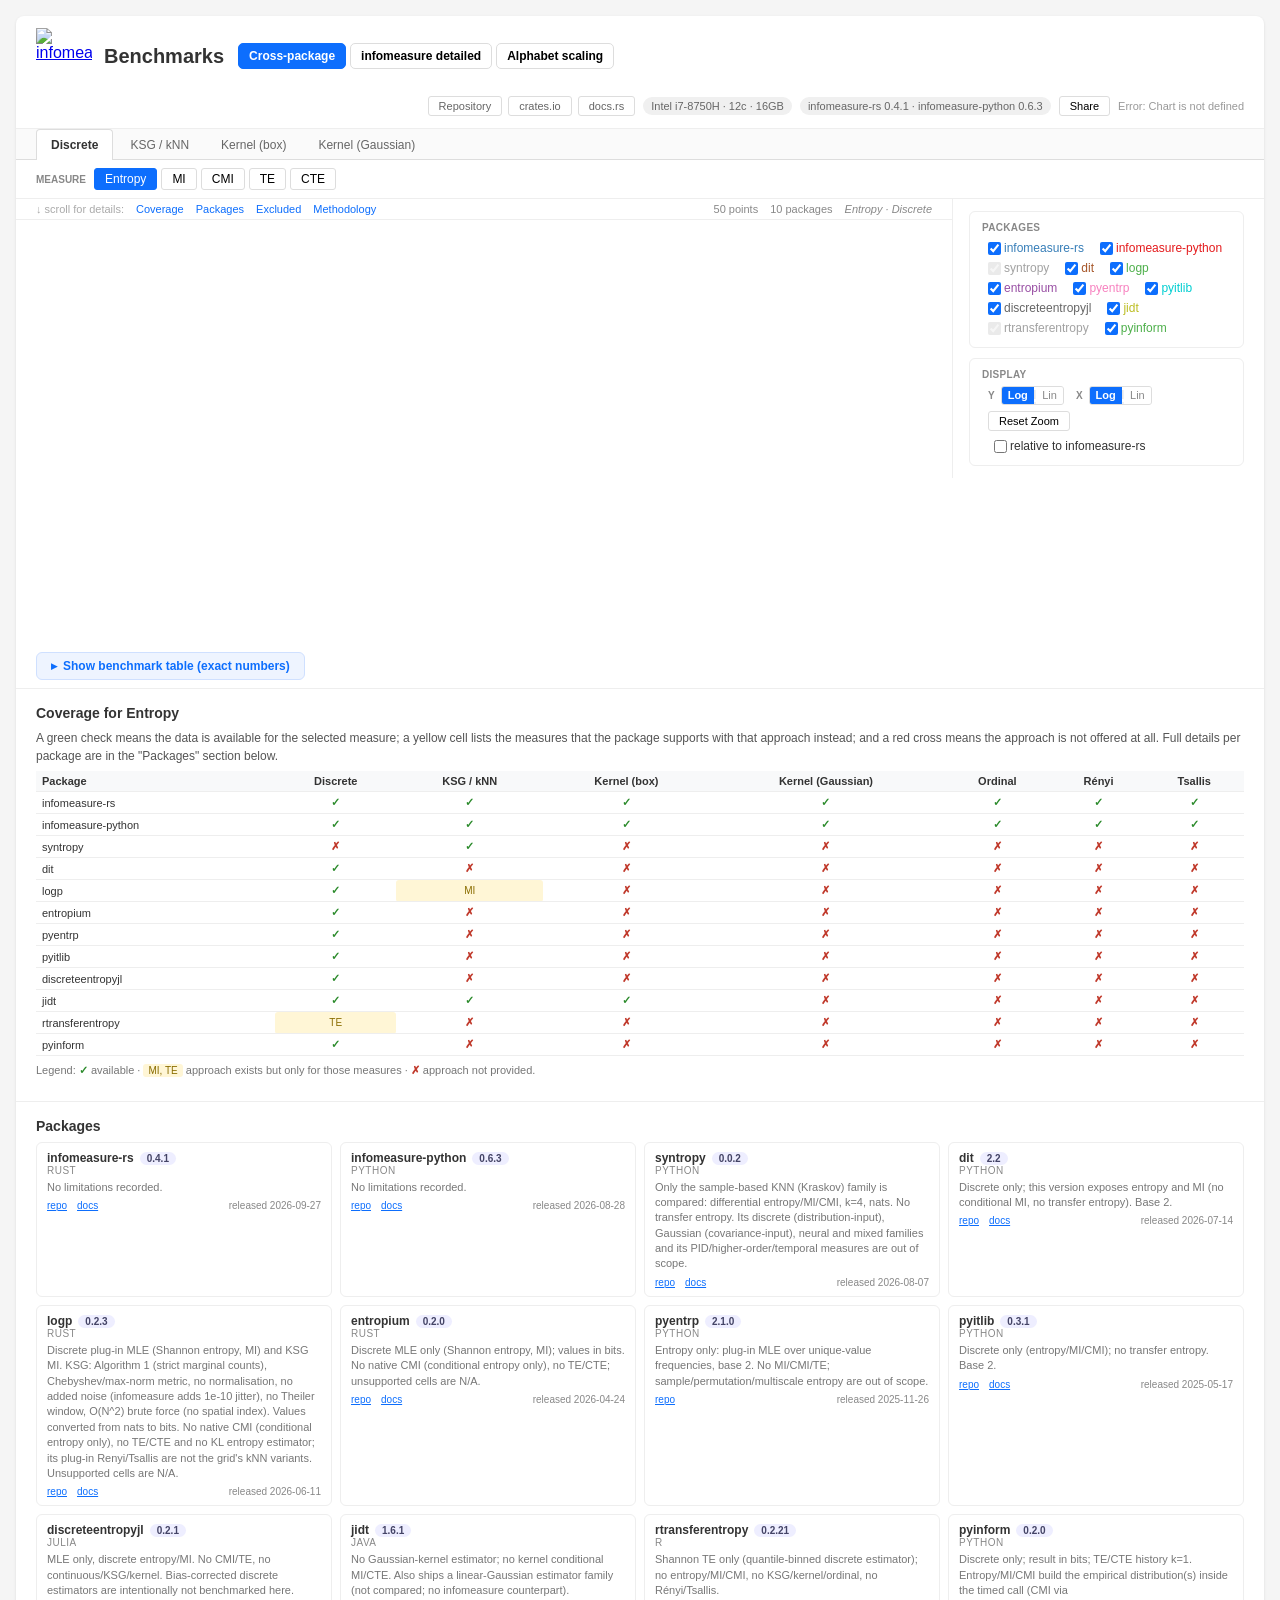
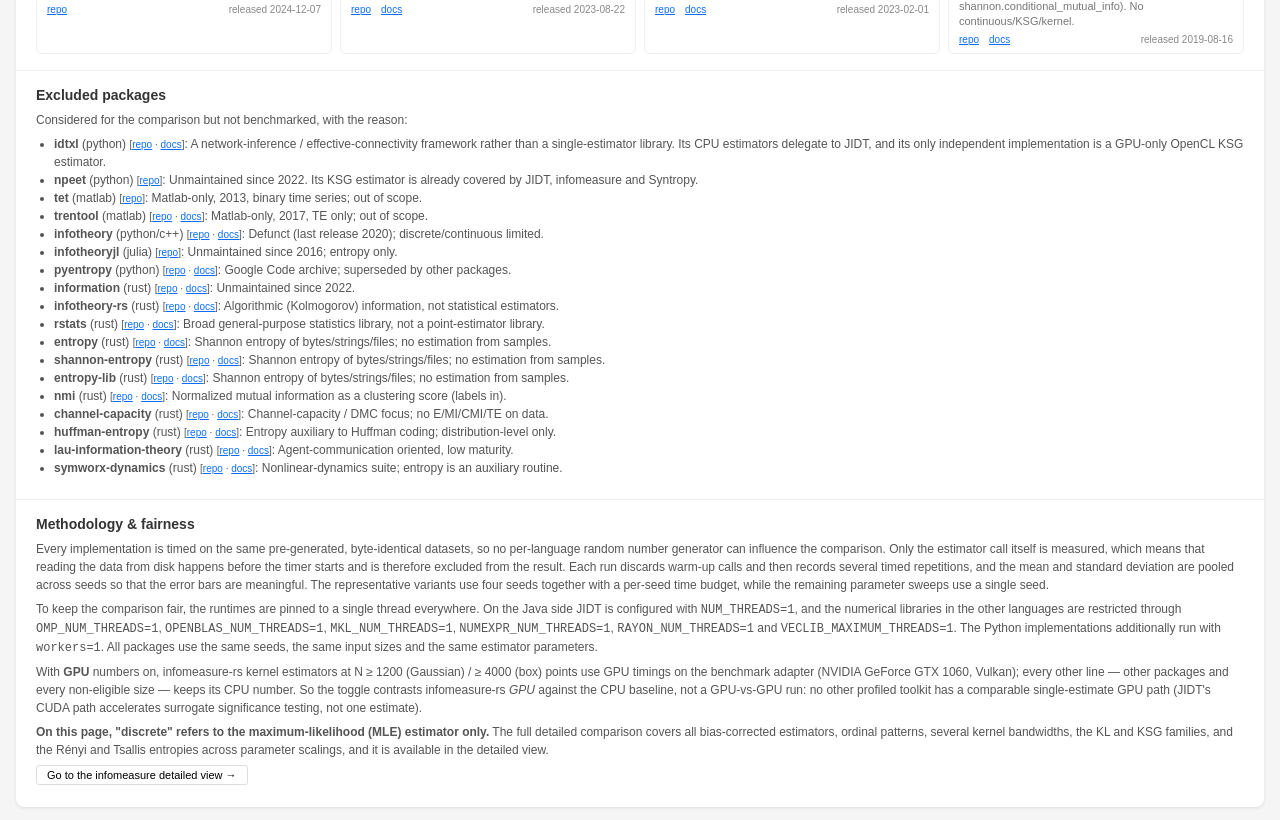
==== commit 06177025: "pages: sort coverage/packages independent of registry order; add excluded links" ====
--- a/index.html
+++ b/index.html
@@ -414,7 +414,7 @@
 }
 function buildCrossPkgList() {
   const el = document.getElementById('c-pkgList');
-  el.innerHTML = CAT.packages.map((p) => {
+  el.innerHTML = [...CAT.packages].sort(pkgSort).map((p) => {
     const has = REP[p.id] && REP[p.id].some((e) => e.measure === CROSS.measure && mainApproach(e) === CROSS.approach);
     const lim = limitsOf(p, CAT.data[p.id]);
     const style = has ? `color:${PCOL[p.id] || '#333'}` : 'opacity:.45';
@@ -482,7 +482,9 @@
 function buildCoverage() {
   document.getElementById('covTitle').textContent =
     `Coverage for ${MEASURE_LABELS[CROSS.measure] || CROSS.measure}`;
-  const rows = CAT.packages.map((p) => {
+  // Ordered like the Packages section (-rs, -python, then release order), not
+  // by registry.json order.
+  const rows = [...CAT.packages].sort(pkgSort).map((p) => {
     const all = (((CAT.data[p.id] || {}).benchmarks) || []).filter(covApproach);
     const frag = CAT.data[p.id];
     const tds = COVERAGE_APPROACHES.map((a) => {
@@ -655,7 +657,7 @@
 }
 function buildAlphaPkgList() {
   const el = document.getElementById('a-pkgList');
-  el.innerHTML = CAT.packages.map((p) => {
+  el.innerHTML = [...CAT.packages].sort(pkgSort).map((p) => {
     const has = ((CAT.alphabet[p.id] || {}).benchmarks || []).some((e) => e.measure === ALPHA.measure && e.params.states === ALPHA.states);
     const style = has ? `color:${PCOL[p.id] || '#333'}` : 'opacity:.45';
     return `<label class="chk" style="${style}" title="${esc(p.limitations || '')}"><input type="checkbox" data-pkg="${p.id}"${ALPHA.langs[p.id] ? ' checked' : ''}${has ? '' : ' disabled'}> ${esc(p.id)}</label>`;
